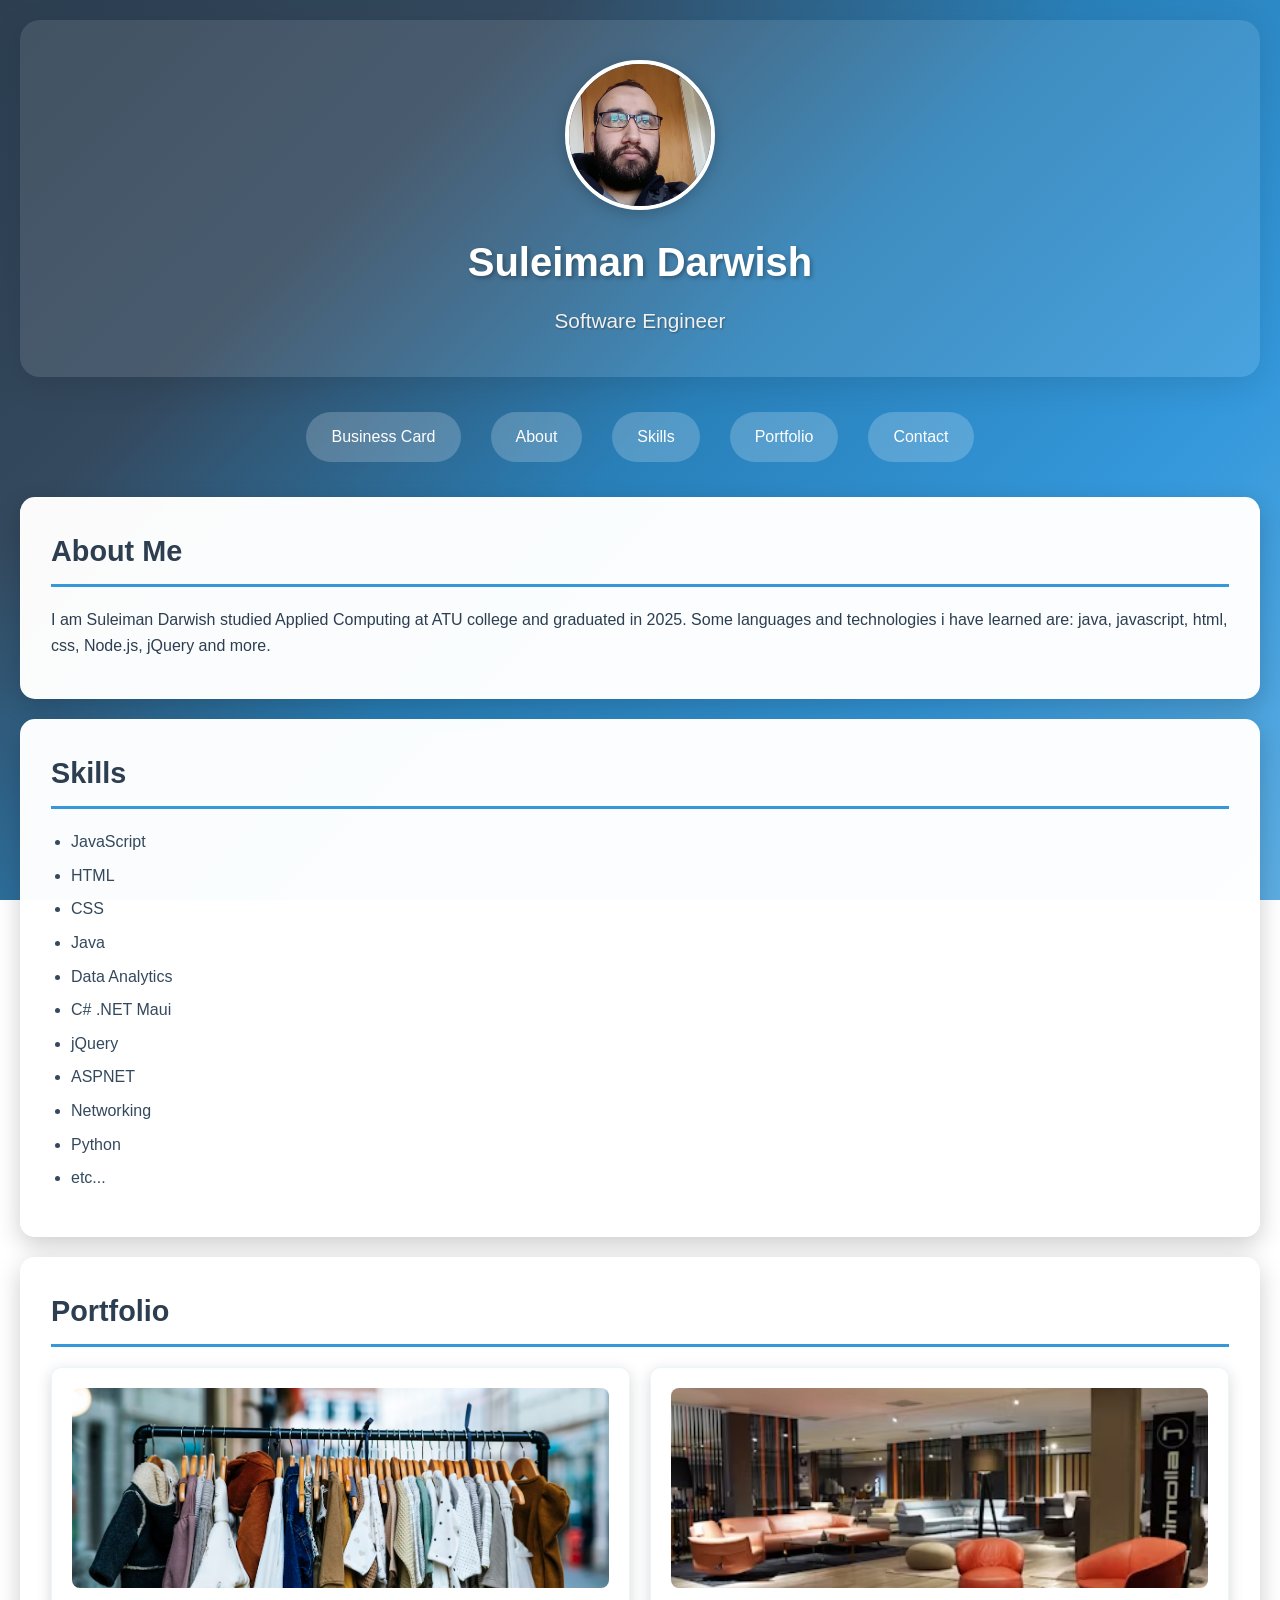
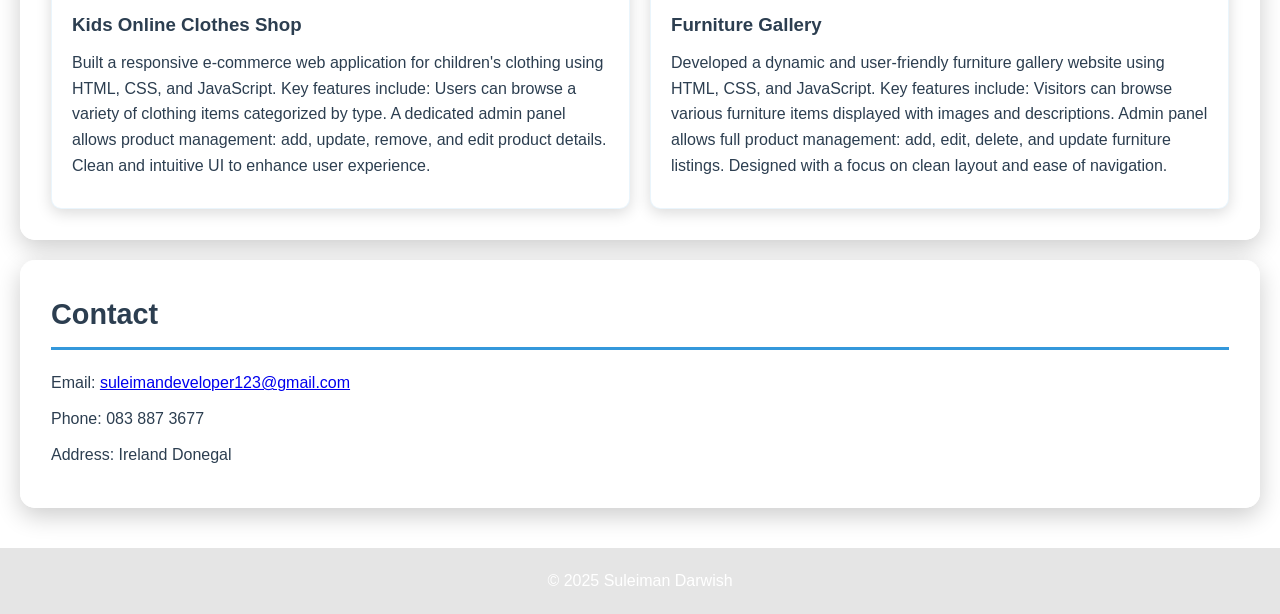
==== Profile.html @ 06008913 "Portfolio project has added to the github platform" ====
<!DOCTYPE html>
<html lang="en">
<head>
    <meta charset="UTF-8">
    <meta name="viewport" content="width=device-width, initial-scale=1.0">
    <title>Software Developer Profile</title>
    <link rel="stylesheet" href="styles.css">
</head>
<body>
    <header>
        <div class="profile-header">
            <img class="profile-image" src="images/user.jpg" alt="Profile Picture">
            <h1>Suleiman Darwish</h1>
            <p>Software Engineer</p>
        </div>
    </header>

    <nav>
        <ul>
            <li> <a href="index.html">Business Card</a></li>
            <li><a href="#about">About</a></li>
            <li><a href="#skills">Skills</a></li>
            <li><a href="#portfolio">Portfolio</a></li>
            <li><a href="#contact">Contact</a></li>
        </ul>
    </nav>

    <section id="about">
        <h2>About Me</h2>
        <p>I am Suleiman Darwish studied Applied Computing at ATU college and graduated in 2025. 
            Some languages and technologies i have learned are: java, javascript, html, css, Node.js, jQuery and more.</p>
    </section>

    <section id="skills">
        <h2>Skills</h2>
        <ul>
            <li>JavaScript</li>
            <li>HTML</li>
            <li>CSS</li>
            <li>Java</li>
            <li>Data Analytics</li>
            <li>C# .NET Maui</li>
            <li>jQuery</li>
            <li>ASPNET</li>
            <li>Networking</li>
            <li>Python</li>
            <li>etc...</li>
        </ul>
    </section>

    <section id="portfolio">
        <h2>Portfolio</h2>
        <div class="project-grid">
            <div class="project-card">
                <img src="images/kid-image-store.avif" alt="Project 1">
                <h3>Kids Online Clothes Shop</h3>
<p>Built a responsive e-commerce web application for children's clothing using HTML, CSS, and JavaScript.
Key features include:

Users can browse a variety of clothing items categorized by type.

A dedicated admin panel allows product management: add, update, remove, and edit product details.

Clean and intuitive UI to enhance user experience.
                </p>
            </div>
            <div class="project-card">
                <img src="images/furniture-image.avif" alt="Project 2">
                <h3>Furniture Gallery</h3>
                <p>Developed a dynamic and user-friendly furniture gallery website using HTML, CSS, and JavaScript.
Key features include:

Visitors can browse various furniture items displayed with images and descriptions.

Admin panel allows full product management: add, edit, delete, 
and update furniture listings.

Designed with a focus on clean layout and ease of navigation.</p>
            </div>
        </div>
    </section>

    <section id="contact">
        <h2>Contact</h2>
        <p>Email: <a href="mailto:suleimandeveloper123@gmail.com">suleimandeveloper123@gmail.com</a></p>
        <p>Phone: 083 887 3677</p>
        <p>Address: Ireland Donegal</p>
    </section>

    <footer>
        <p>&copy; 2025 Suleiman Darwish</p>
    </footer>

    <script src="script.js"></script>
</body>
</html>
---- styles.css ----
/* Reset and base styles */
* {
  margin: 0;
  padding: 0;
  box-sizing: border-box;
}

body {
  background: linear-gradient(135deg, #2c3e50 0%, #34495e 25%, #2980b9 50%, #3498db 75%, #5dade2 100%);
  background-attachment: fixed;
  font-family: 'Segoe UI', Tahoma, Geneva, Verdana, sans-serif;
  min-height: 100vh;
  color: #f8f9fa;
  line-height: 1.6;
}

/* Profile header styling */
.profile-header {
  text-align: center;
  padding: 40px 20px;
  background: rgba(255, 255, 255, 0.1);
  margin: 20px;
  border-radius: 20px;
  box-shadow: 0 8px 32px rgba(0, 0, 0, 0.1);
}

.profile-image {
  width: 150px;
  height: 150px;
  border-radius: 50%;
  object-fit: cover;
  border: 4px solid #fff;
  box-shadow: 0 4px 15px rgba(0, 0, 0, 0.2);
  transition: transform 0.3s ease;
  display: block;
  margin: 0 auto 20px auto;
}

.profile-image:hover {
  transform: scale(1.05);
}

.profile-header h1 {
  color: #fff;
  font-size: 2.5em;
  margin: 20px 0 10px 0;
  text-shadow: 2px 2px 4px rgba(0, 0, 0, 0.3);
}

.profile-header p {
  color: #f0f0f0;
  font-size: 1.3em;
  margin: 0;
  text-shadow: 1px 1px 2px rgba(0, 0, 0, 0.3);
}

/* Navigation styling */
nav {
  text-align: center;
  margin: 30px 0;
}

nav ul {
  list-style: none;
  padding: 0;
  display: flex;
  justify-content: center;
  gap: 20px;
  flex-wrap: wrap;
}

nav ul li {
  margin: 5px;
}

nav ul li a {
  background: rgba(255, 255, 255, 0.2);
  color: #fff;
  padding: 12px 25px;
  border-radius: 25px;
  text-decoration: none;
  font-weight: 500;
  transition: all 0.3s ease;
  display: inline-block;
}

nav ul li a:hover {
  background: rgba(255, 255, 255, 0.3);
  transform: translateY(-2px);
  box-shadow: 0 5px 15px rgba(0, 0, 0, 0.2);
}

/* Section styling */
section {
  background: rgba(255, 255, 255, 0.98);
  margin: 20px;
  padding: 30px;
  border-radius: 15px;
  box-shadow: 0 8px 25px rgba(0, 0, 0, 0.2);
  border: 1px solid rgba(255, 255, 255, 0.3);
}

section h2 {
  color: #2c3e50;
  border-bottom: 3px solid #3498db;
  padding-bottom: 10px;
  margin-bottom: 20px;
  font-size: 1.8em;
}

section p {
  margin: 10px 0;
  line-height: 1.6;
  color: #2c3e50;
}

section ul {
  margin: 15px 0;
  padding-left: 20px;
}

section ul li {
  margin: 8px 0;
  color: #34495e;
}

/* Project grid styling */
.project-grid {
  display: grid;
  grid-template-columns: repeat(auto-fit, minmax(300px, 1fr));
  gap: 20px;
  margin-top: 20px;
}

.project-card {
  background: #fff;
  padding: 20px;
  border-radius: 10px;
  box-shadow: 0 4px 15px rgba(0, 0, 0, 0.15);
  transition: transform 0.3s ease;
  border: 1px solid rgba(52, 152, 219, 0.1);
}

.project-card:hover {
  transform: translateY(-5px);
  box-shadow: 0 8px 25px rgba(0, 0, 0, 0.2);
}

.project-card img {
  width: 100%;
  height: 200px;
  object-fit: cover;
  border-radius: 8px;
  margin-bottom: 15px;
}

.project-card h3 {
  color: #2c3e50;
  margin-bottom: 10px;
}

.project-card a {
  color: #3498db;
  text-decoration: none;
  font-weight: 500;
}

.project-card a:hover {
  text-decoration: underline;
  color: #2980b9;
}

/* Footer styling */
footer {
  text-align: center;
  color: #fff;
  padding: 20px;
  margin-top: 40px;
  background: rgba(0, 0, 0, 0.1);
}

/* Responsive design */
@media (max-width: 768px) {
  .profile-header {
    margin: 10px;
    padding: 30px 15px;
  }
  
  .profile-header h1 {
    font-size: 2em;
  }
  
  section {
    margin: 10px;
    padding: 20px;
  }
  
  nav ul {
    flex-direction: column;
    gap: 10px;
  }
}

/* Business card styling */
.business-card {
  max-width: 400px;
  background: rgba(255, 255, 255, 0.98);
  padding: 40px 30px;
  margin: 50px auto;
  text-align: center;
  border-radius: 20px;
  box-shadow: 0 15px 35px rgba(0, 0, 0, 0.2);
  border: 1px solid rgba(255, 255, 255, 0.3);
  backdrop-filter: blur(10px);
}

.card-header {
  margin-bottom: 30px;
}

.business-card .profile-image {
  width: 120px;
  height: 120px;
  border-radius: 50%;
  object-fit: cover;
  border: 4px solid #3498db;
  box-shadow: 0 4px 15px rgba(0, 0, 0, 0.2);
  margin: 0 auto 20px auto;
  display: block;
}

.full-name {
  font-size: 1.8em;
  font-weight: bold;
  color: #2c3e50;
  margin: 15px 0 8px 0;
}

.designation {
  font-size: 1.2em;
  color: #3498db;
  font-weight: 500;
  margin: 5px 0;
}

.company {
  font-size: 1em;
  color: #7f8c8d;
  margin: 5px 0 0 0;
  font-style: italic;
}

.card-contact {
  margin: 25px 0;
  padding: 20px 0;
  border-top: 2px solid #ecf0f1;
  border-bottom: 2px solid #ecf0f1;
}

.contact-item {
  margin: 12px 0;
  font-size: 0.95em;
  color: #2c3e50;
}

.contact-item span {
  color: #2c3e50;
}

.label {
  font-weight: 600;
  color: #2c3e50;
  margin-right: 8px;
}

.business-card .email {
  color: #3498db;
  text-decoration: none;
  font-weight: 500;
}

.business-card .email:hover {
  text-decoration: underline;
}

.portfolio-link {
  display: inline-block;
  background: linear-gradient(135deg, #3498db, #2980b9);
  color: white;
  padding: 12px 25px;
  border-radius: 25px;
  text-decoration: none;
  font-weight: 600;
  margin-top: 10px;
  transition: all 0.3s ease;
  box-shadow: 0 4px 15px rgba(52, 152, 219, 0.3);
}

.portfolio-link:hover {
  transform: translateY(-2px);
  box-shadow: 0 6px 20px rgba(52, 152, 219, 0.4);
}

.social-media {
  margin-top: 25px;
}

.social-media h3 {
  color: #2c3e50;
  font-size: 1.1em;
  margin-bottom: 15px;
}

.social-links {
  display: flex;
  justify-content: center;
  gap: 15px;
  flex-wrap: wrap;
}

.social-links a {
  background: rgba(52, 152, 219, 0.1);
  color: #3498db;
  padding: 8px 16px;
  border-radius: 20px;
  text-decoration: none;
  font-size: 0.9em;
  font-weight: 500;
  transition: all 0.3s ease;
  border: 1px solid rgba(52, 152, 219, 0.2);
}

.social-links a:hover {
  background: #3498db;
  color: white;
  transform: translateY(-2px);
  box-shadow: 0 4px 12px rgba(52, 152, 219, 0.3);
}

/* Responsive design for business card */
@media (max-width: 768px) {
  .business-card {
    margin: 20px;
    padding: 30px 20px;
  }
  
  .full-name {
    font-size: 1.5em;
  }
  
  .social-links {
    flex-direction: column;
    gap: 10px;
  }
}
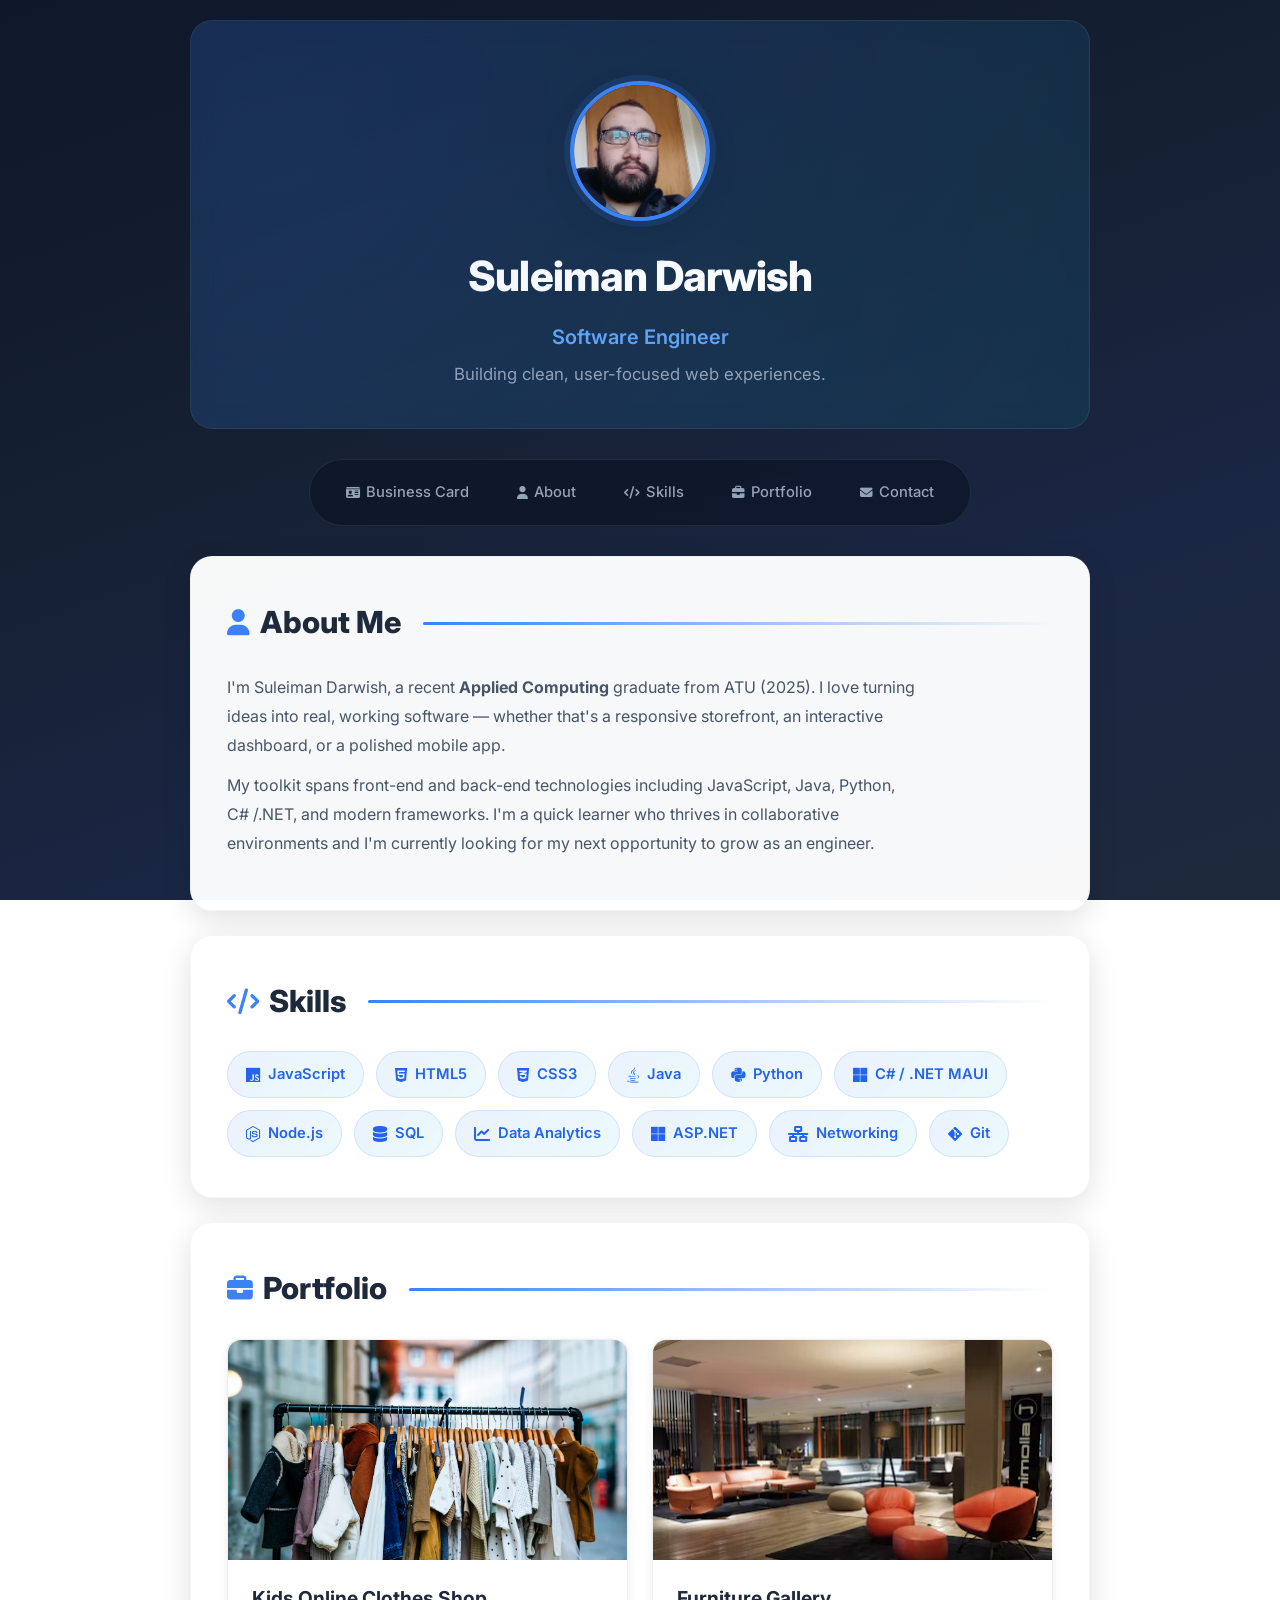
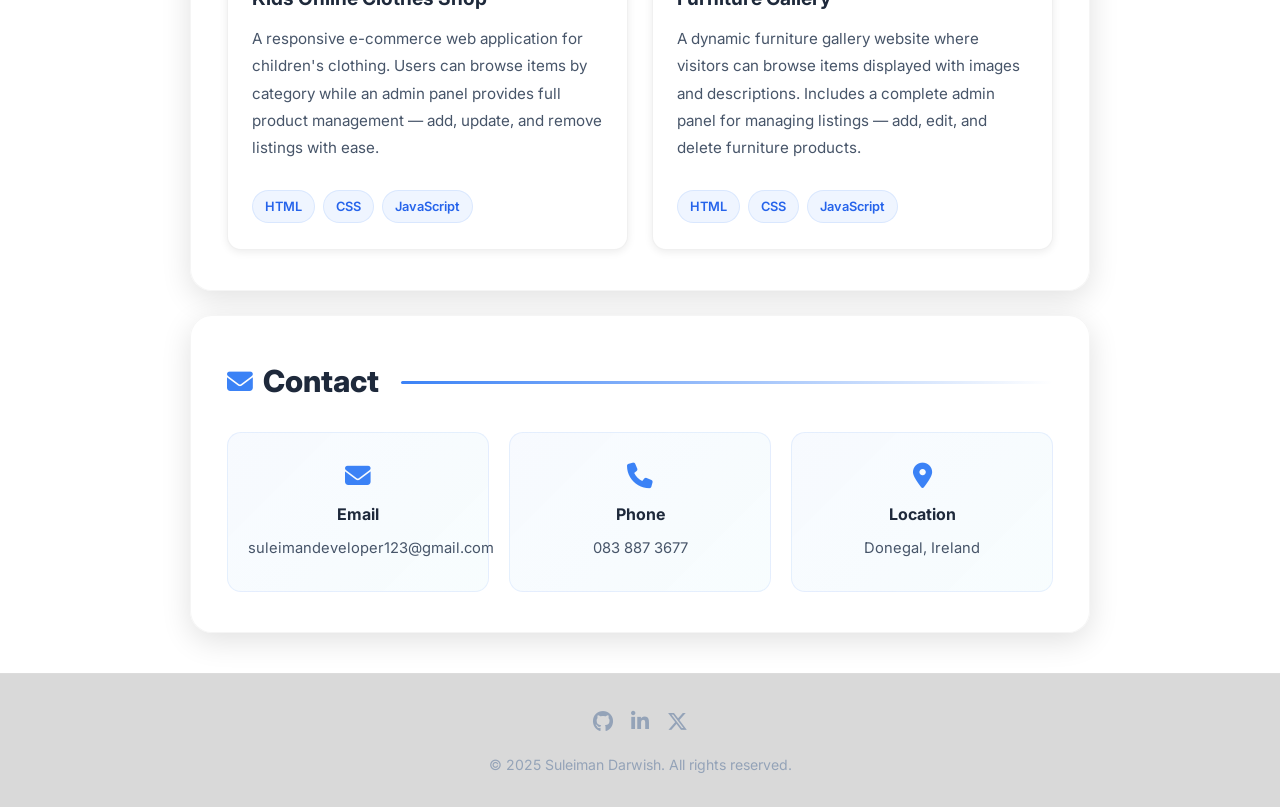
==== commit 670c18cf: "Revamp portfolio: modern design, icons, animations, interactivity" ====
--- a/Profile.html
+++ b/Profile.html
@@ -3,93 +3,150 @@
 <head>
     <meta charset="UTF-8">
     <meta name="viewport" content="width=device-width, initial-scale=1.0">
-    <title>Software Developer Profile</title>
+    <meta name="description" content="Portfolio of Suleiman Darwish – Software Engineer with skills in JavaScript, Java, Python, C# and more.">
+    <title>Suleiman Darwish | Portfolio</title>
+    <link rel="preconnect" href="https://fonts.googleapis.com">
+    <link rel="preconnect" href="https://fonts.gstatic.com" crossorigin>
+    <link href="https://fonts.googleapis.com/css2?family=Inter:wght@400;500;600;700;800&display=swap" rel="stylesheet">
+    <link rel="stylesheet" href="https://cdnjs.cloudflare.com/ajax/libs/font-awesome/6.5.1/css/all.min.css">
     <link rel="stylesheet" href="styles.css">
 </head>
 <body>
+    <!-- ===== HEADER ===== -->
     <header>
-        <div class="profile-header">
-            <img class="profile-image" src="images/user.jpg" alt="Profile Picture">
+        <div class="profile-header reveal">
+            <img class="profile-image" src="images/user.jpg" alt="Profile picture of Suleiman Darwish">
             <h1>Suleiman Darwish</h1>
-            <p>Software Engineer</p>
+            <p class="tagline">Software Engineer</p>
+            <p class="subtitle">Building clean, user-focused web experiences.</p>
         </div>
     </header>
 
-    <nav>
+    <!-- ===== NAVIGATION ===== -->
+    <nav id="main-nav">
         <ul>
-            <li> <a href="index.html">Business Card</a></li>
-            <li><a href="#about">About</a></li>
-            <li><a href="#skills">Skills</a></li>
-            <li><a href="#portfolio">Portfolio</a></li>
-            <li><a href="#contact">Contact</a></li>
+            <li><a href="index.html"><i class="fa-solid fa-id-card"></i> Business Card</a></li>
+            <li><a href="#about"><i class="fa-solid fa-user"></i> About</a></li>
+            <li><a href="#skills"><i class="fa-solid fa-code"></i> Skills</a></li>
+            <li><a href="#portfolio"><i class="fa-solid fa-briefcase"></i> Portfolio</a></li>
+            <li><a href="#contact"><i class="fa-solid fa-envelope"></i> Contact</a></li>
         </ul>
     </nav>
 
-    <section id="about">
-        <h2>About Me</h2>
-        <p>I am Suleiman Darwish studied Applied Computing at ATU college and graduated in 2025. 
-            Some languages and technologies i have learned are: java, javascript, html, css, Node.js, jQuery and more.</p>
+    <!-- ===== ABOUT ===== -->
+    <section id="about" class="reveal">
+        <h2><i class="fa-solid fa-user section-icon"></i> About Me</h2>
+        <div class="about-content">
+            <p>
+                I'm Suleiman Darwish, a recent <strong>Applied Computing</strong> graduate from ATU (2025).
+                I love turning ideas into real, working software &mdash; whether that's a responsive storefront,
+                an interactive dashboard, or a polished mobile app.
+            </p>
+            <p>
+                My toolkit spans front-end and back-end technologies including JavaScript, Java, Python, C#&nbsp;/.NET,
+                and modern frameworks. I'm a quick learner who thrives in collaborative environments and I'm
+                currently looking for my next opportunity to grow as an engineer.
+            </p>
+        </div>
     </section>
 
-    <section id="skills">
-        <h2>Skills</h2>
-        <ul>
-            <li>JavaScript</li>
-            <li>HTML</li>
-            <li>CSS</li>
-            <li>Java</li>
-            <li>Data Analytics</li>
-            <li>C# .NET Maui</li>
-            <li>jQuery</li>
-            <li>ASPNET</li>
-            <li>Networking</li>
-            <li>Python</li>
-            <li>etc...</li>
-        </ul>
+    <!-- ===== SKILLS ===== -->
+    <section id="skills" class="reveal">
+        <h2><i class="fa-solid fa-code section-icon"></i> Skills</h2>
+        <div class="skills-grid">
+            <span class="skill-tag"><i class="fa-brands fa-js"></i> JavaScript</span>
+            <span class="skill-tag"><i class="fa-brands fa-html5"></i> HTML5</span>
+            <span class="skill-tag"><i class="fa-brands fa-css3-alt"></i> CSS3</span>
+            <span class="skill-tag"><i class="fa-brands fa-java"></i> Java</span>
+            <span class="skill-tag"><i class="fa-brands fa-python"></i> Python</span>
+            <span class="skill-tag"><i class="fa-brands fa-microsoft"></i> C# / .NET MAUI</span>
+            <span class="skill-tag"><i class="fa-brands fa-node-js"></i> Node.js</span>
+            <span class="skill-tag"><i class="fa-solid fa-database"></i> SQL</span>
+            <span class="skill-tag"><i class="fa-solid fa-chart-line"></i> Data Analytics</span>
+            <span class="skill-tag"><i class="fa-brands fa-microsoft"></i> ASP.NET</span>
+            <span class="skill-tag"><i class="fa-solid fa-network-wired"></i> Networking</span>
+            <span class="skill-tag"><i class="fa-brands fa-git-alt"></i> Git</span>
+        </div>
     </section>
 
-    <section id="portfolio">
-        <h2>Portfolio</h2>
+    <!-- ===== PORTFOLIO ===== -->
+    <section id="portfolio" class="reveal">
+        <h2><i class="fa-solid fa-briefcase section-icon"></i> Portfolio</h2>
         <div class="project-grid">
+
+            <!-- Project 1 -->
             <div class="project-card">
-                <img src="images/kid-image-store.avif" alt="Project 1">
-                <h3>Kids Online Clothes Shop</h3>
-<p>Built a responsive e-commerce web application for children's clothing using HTML, CSS, and JavaScript.
-Key features include:
+                <div class="project-img-wrapper">
+                    <img src="images/kid-image-store.avif" alt="Kids Online Clothes Shop screenshot">
+                </div>
+                <div class="project-body">
+                    <h3>Kids Online Clothes Shop</h3>
+                    <p>
+                        A responsive e-commerce web application for children's clothing.
+                        Users can browse items by category while an admin panel provides full product
+                        management &mdash; add, update, and remove listings with ease.
+                    </p>
+                    <div class="project-tags">
+                        <span>HTML</span><span>CSS</span><span>JavaScript</span>
+                    </div>
+                </div>
+            </div>
 
-Users can browse a variety of clothing items categorized by type.
+            <!-- Project 2 -->
+            <div class="project-card">
+                <div class="project-img-wrapper">
+                    <img src="images/furniture-image.avif" alt="Furniture Gallery screenshot">
+                </div>
+                <div class="project-body">
+                    <h3>Furniture Gallery</h3>
+                    <p>
+                        A dynamic furniture gallery website where visitors can browse items displayed
+                        with images and descriptions. Includes a complete admin panel for managing
+                        listings &mdash; add, edit, and delete furniture products.
+                    </p>
+                    <div class="project-tags">
+                        <span>HTML</span><span>CSS</span><span>JavaScript</span>
+                    </div>
+                </div>
+            </div>
 
-A dedicated admin panel allows product management: add, update, remove, and edit product details.
+        </div>
+    </section>
 
-Clean and intuitive UI to enhance user experience.
-                </p>
+    <!-- ===== CONTACT ===== -->
+    <section id="contact" class="reveal">
+        <h2><i class="fa-solid fa-envelope section-icon"></i> Contact</h2>
+        <div class="contact-grid">
+            <div class="contact-card">
+                <i class="fa-solid fa-envelope"></i>
+                <h4>Email</h4>
+                <a href="mailto:suleimandeveloper123@gmail.com">suleimandeveloper123@gmail.com</a>
             </div>
-            <div class="project-card">
-                <img src="images/furniture-image.avif" alt="Project 2">
-                <h3>Furniture Gallery</h3>
-                <p>Developed a dynamic and user-friendly furniture gallery website using HTML, CSS, and JavaScript.
-Key features include:
-
-Visitors can browse various furniture items displayed with images and descriptions.
-
-Admin panel allows full product management: add, edit, delete, 
-and update furniture listings.
-
-Designed with a focus on clean layout and ease of navigation.</p>
+            <div class="contact-card">
+                <i class="fa-solid fa-phone"></i>
+                <h4>Phone</h4>
+                <span>083 887 3677</span>
+            </div>
+            <div class="contact-card">
+                <i class="fa-solid fa-location-dot"></i>
+                <h4>Location</h4>
+                <span>Donegal, Ireland</span>
             </div>
         </div>
     </section>
 
-    <section id="contact">
-        <h2>Contact</h2>
-        <p>Email: <a href="mailto:suleimandeveloper123@gmail.com">suleimandeveloper123@gmail.com</a></p>
-        <p>Phone: 083 887 3677</p>
-        <p>Address: Ireland Donegal</p>
-    </section>
+    <!-- ===== FOOTER ===== -->
+    <footer>
+        <div class="footer-links">
+            <a href="https://github.com/" target="_blank" aria-label="GitHub"><i class="fa-brands fa-github"></i></a>
+            <a href="https://www.linkedin.com/feed/" target="_blank" aria-label="LinkedIn"><i class="fa-brands fa-linkedin-in"></i></a>
+            <a href="#" target="_blank" aria-label="Twitter"><i class="fa-brands fa-x-twitter"></i></a>
+        </div>
+        <p>&copy; 2025 Suleiman Darwish. All rights reserved.</p>
+    </footer>
 
-    <footer>
-        <p>&copy; 2025 Suleiman Darwish</p>
-    </footer>
+    <!-- Scroll-to-top -->
+    <button id="scroll-top" aria-label="Scroll to top"><i class="fa-solid fa-chevron-up"></i></button>
 
     <script src="script.js"></script>
 </body>
--- a/styles.css
+++ b/styles.css
@@ -1,357 +1,709 @@
-/* Reset and base styles */
-* {
+/* ============================================
+   CSS Variables & Reset
+   ============================================ */
+:root {
+  --clr-primary: #3b82f6;
+  --clr-primary-dark: #2563eb;
+  --clr-primary-light: #60a5fa;
+  --clr-accent: #06b6d4;
+  --clr-bg-dark: #0f172a;
+  --clr-bg-mid: #1e293b;
+  --clr-text: #f1f5f9;
+  --clr-text-muted: #94a3b8;
+  --clr-card-bg: rgba(255, 255, 255, 0.05);
+  --clr-card-border: rgba(255, 255, 255, 0.08);
+  --clr-section-bg: rgba(255, 255, 255, 0.97);
+  --clr-heading: #1e293b;
+  --clr-body: #475569;
+  --radius-sm: 8px;
+  --radius-md: 14px;
+  --radius-lg: 22px;
+  --radius-full: 9999px;
+  --shadow-sm: 0 2px 8px rgba(0, 0, 0, 0.08);
+  --shadow-md: 0 8px 30px rgba(0, 0, 0, 0.12);
+  --shadow-lg: 0 20px 50px rgba(0, 0, 0, 0.18);
+  --transition: 0.3s cubic-bezier(0.4, 0, 0.2, 1);
+  --font: 'Inter', system-ui, -apple-system, sans-serif;
+}
+
+*,
+*::before,
+*::after {
   margin: 0;
   padding: 0;
   box-sizing: border-box;
 }
 
+html {
+  scroll-behavior: smooth;
+  scroll-padding-top: 80px;
+}
+
 body {
-  background: linear-gradient(135deg, #2c3e50 0%, #34495e 25%, #2980b9 50%, #3498db 75%, #5dade2 100%);
+  background: linear-gradient(160deg, var(--clr-bg-dark) 0%, #162033 40%, #1a2744 70%, var(--clr-bg-mid) 100%);
   background-attachment: fixed;
-  font-family: 'Segoe UI', Tahoma, Geneva, Verdana, sans-serif;
+  font-family: var(--font);
   min-height: 100vh;
-  color: #f8f9fa;
-  line-height: 1.6;
-}
-
-/* Profile header styling */
+  color: var(--clr-text);
+  line-height: 1.7;
+  -webkit-font-smoothing: antialiased;
+}
+
+img {
+  display: block;
+  max-width: 100%;
+}
+
+a {
+  color: inherit;
+  text-decoration: none;
+}
+
+/* ============================================
+   Animations
+   ============================================ */
+@keyframes fadeInUp {
+  from { opacity: 0; transform: translateY(30px); }
+  to   { opacity: 1; transform: translateY(0); }
+}
+
+@keyframes float {
+  0%, 100% { transform: translateY(0); }
+  50%      { transform: translateY(-8px); }
+}
+
+@keyframes gradientShift {
+  0%   { background-position: 0% 50%; }
+  50%  { background-position: 100% 50%; }
+  100% { background-position: 0% 50%; }
+}
+
+.fade-in {
+  animation: fadeInUp 0.7s ease-out both;
+}
+
+/* Scroll-reveal helper */
+.reveal {
+  opacity: 0;
+  transform: translateY(40px);
+  transition: opacity 0.6s ease, transform 0.6s ease;
+}
+
+.reveal.active {
+  opacity: 1;
+  transform: translateY(0);
+}
+
+/* ============================================
+   Profile Header (Portfolio Page)
+   ============================================ */
 .profile-header {
   text-align: center;
-  padding: 40px 20px;
-  background: rgba(255, 255, 255, 0.1);
+  padding: 60px 20px 40px;
+  background: linear-gradient(135deg, rgba(59, 130, 246, 0.15), rgba(6, 182, 212, 0.1));
   margin: 20px;
-  border-radius: 20px;
-  box-shadow: 0 8px 32px rgba(0, 0, 0, 0.1);
+  border-radius: var(--radius-lg);
+  border: 1px solid var(--clr-card-border);
+  backdrop-filter: blur(12px);
+  position: relative;
+  overflow: hidden;
+}
+
+.profile-header::before {
+  content: '';
+  position: absolute;
+  top: -50%;
+  left: -50%;
+  width: 200%;
+  height: 200%;
+  background: radial-gradient(circle at 30% 40%, rgba(59, 130, 246, 0.08), transparent 60%);
+  pointer-events: none;
 }
 
 .profile-image {
-  width: 150px;
-  height: 150px;
+  width: 140px;
+  height: 140px;
   border-radius: 50%;
   object-fit: cover;
-  border: 4px solid #fff;
-  box-shadow: 0 4px 15px rgba(0, 0, 0, 0.2);
-  transition: transform 0.3s ease;
+  border: 4px solid var(--clr-primary);
+  box-shadow: 0 0 0 6px rgba(59, 130, 246, 0.15), var(--shadow-md);
+  transition: transform var(--transition), box-shadow var(--transition);
   display: block;
-  margin: 0 auto 20px auto;
+  margin: 0 auto 20px;
 }
 
 .profile-image:hover {
-  transform: scale(1.05);
+  transform: scale(1.06);
+  box-shadow: 0 0 0 8px rgba(59, 130, 246, 0.2), var(--shadow-lg);
 }
 
 .profile-header h1 {
   color: #fff;
-  font-size: 2.5em;
-  margin: 20px 0 10px 0;
-  text-shadow: 2px 2px 4px rgba(0, 0, 0, 0.3);
-}
-
-.profile-header p {
-  color: #f0f0f0;
-  font-size: 1.3em;
-  margin: 0;
-  text-shadow: 1px 1px 2px rgba(0, 0, 0, 0.3);
-}
-
-/* Navigation styling */
+  font-size: 2.6em;
+  font-weight: 800;
+  letter-spacing: -0.02em;
+  margin: 16px 0 8px;
+}
+
+.profile-header .tagline {
+  color: var(--clr-primary-light);
+  font-size: 1.25em;
+  font-weight: 600;
+}
+
+.profile-header .subtitle {
+  color: var(--clr-text-muted);
+  font-size: 1.05em;
+  margin-top: 6px;
+}
+
+/* ============================================
+   Navigation
+   ============================================ */
 nav {
   text-align: center;
-  margin: 30px 0;
+  margin: 30px 20px;
+  position: sticky;
+  top: 10px;
+  z-index: 100;
 }
 
 nav ul {
   list-style: none;
-  padding: 0;
+  display: inline-flex;
+  gap: 8px;
+  flex-wrap: wrap;
+  justify-content: center;
+  background: rgba(15, 23, 42, 0.85);
+  backdrop-filter: blur(14px);
+  padding: 10px 16px;
+  border-radius: var(--radius-full);
+  border: 1px solid var(--clr-card-border);
+}
+
+nav ul li a {
+  color: var(--clr-text-muted);
+  padding: 10px 20px;
+  border-radius: var(--radius-full);
+  font-weight: 500;
+  font-size: 0.92em;
+  transition: all var(--transition);
+  display: inline-flex;
+  align-items: center;
+  gap: 6px;
+}
+
+nav ul li a:hover,
+nav ul li a.active {
+  color: #fff;
+  background: var(--clr-primary);
+  box-shadow: 0 4px 14px rgba(59, 130, 246, 0.35);
+}
+
+nav ul li a i {
+  font-size: 0.85em;
+}
+
+/* ============================================
+   Sections (Portfolio Page)
+   ============================================ */
+section {
+  background: var(--clr-section-bg);
+  margin: 24px 20px;
+  padding: 40px 36px;
+  border-radius: var(--radius-lg);
+  box-shadow: var(--shadow-md);
+  border: 1px solid rgba(0, 0, 0, 0.04);
+}
+
+section h2 {
+  color: var(--clr-heading);
+  font-size: 1.9em;
+  font-weight: 800;
+  margin-bottom: 24px;
+  display: flex;
+  align-items: center;
+  gap: 10px;
+}
+
+section h2::after {
+  content: '';
+  flex: 1;
+  height: 3px;
+  background: linear-gradient(90deg, var(--clr-primary), transparent);
+  border-radius: 2px;
+  margin-left: 12px;
+}
+
+.section-icon {
+  color: var(--clr-primary);
+  font-size: 0.85em;
+}
+
+section p {
+  color: var(--clr-body);
+  line-height: 1.8;
+  margin-bottom: 12px;
+}
+
+.about-content {
+  max-width: 700px;
+}
+
+/* ============================================
+   Skills Grid
+   ============================================ */
+.skills-grid {
+  display: flex;
+  flex-wrap: wrap;
+  gap: 12px;
+}
+
+.skill-tag {
+  display: inline-flex;
+  align-items: center;
+  gap: 8px;
+  background: linear-gradient(135deg, rgba(59, 130, 246, 0.1), rgba(6, 182, 212, 0.08));
+  color: var(--clr-primary-dark);
+  font-weight: 600;
+  font-size: 0.92em;
+  padding: 10px 18px;
+  border-radius: var(--radius-full);
+  border: 1px solid rgba(59, 130, 246, 0.15);
+  transition: all var(--transition);
+  cursor: default;
+}
+
+.skill-tag:hover {
+  transform: translateY(-2px);
+  background: var(--clr-primary);
+  color: #fff;
+  box-shadow: 0 4px 14px rgba(59, 130, 246, 0.3);
+  border-color: var(--clr-primary);
+}
+
+.skill-tag i {
+  font-size: 1.1em;
+}
+
+/* ============================================
+   Project Cards
+   ============================================ */
+.project-grid {
+  display: grid;
+  grid-template-columns: repeat(auto-fit, minmax(320px, 1fr));
+  gap: 24px;
+  margin-top: 10px;
+}
+
+.project-card {
+  background: #fff;
+  border-radius: var(--radius-md);
+  overflow: hidden;
+  box-shadow: var(--shadow-sm);
+  border: 1px solid rgba(0, 0, 0, 0.06);
+  transition: transform var(--transition), box-shadow var(--transition);
+  display: flex;
+  flex-direction: column;
+}
+
+.project-card:hover {
+  transform: translateY(-6px);
+  box-shadow: var(--shadow-lg);
+}
+
+.project-img-wrapper {
+  overflow: hidden;
+}
+
+.project-img-wrapper img {
+  width: 100%;
+  height: 220px;
+  object-fit: cover;
+  transition: transform 0.5s ease;
+}
+
+.project-card:hover .project-img-wrapper img {
+  transform: scale(1.05);
+}
+
+.project-body {
+  padding: 22px 24px 26px;
+  flex: 1;
+  display: flex;
+  flex-direction: column;
+}
+
+.project-body h3 {
+  color: var(--clr-heading);
+  font-size: 1.2em;
+  font-weight: 700;
+  margin-bottom: 10px;
+}
+
+.project-body p {
+  font-size: 0.95em;
+  flex: 1;
+}
+
+.project-tags {
+  display: flex;
+  flex-wrap: wrap;
+  gap: 8px;
+  margin-top: 16px;
+}
+
+.project-tags span {
+  background: rgba(59, 130, 246, 0.08);
+  color: var(--clr-primary-dark);
+  font-size: 0.8em;
+  font-weight: 600;
+  padding: 5px 12px;
+  border-radius: var(--radius-full);
+  border: 1px solid rgba(59, 130, 246, 0.12);
+}
+
+/* ============================================
+   Contact Section
+   ============================================ */
+.contact-grid {
+  display: grid;
+  grid-template-columns: repeat(auto-fit, minmax(200px, 1fr));
+  gap: 20px;
+}
+
+.contact-card {
+  text-align: center;
+  padding: 30px 20px;
+  border-radius: var(--radius-md);
+  background: linear-gradient(135deg, rgba(59, 130, 246, 0.04), rgba(6, 182, 212, 0.03));
+  border: 1px solid rgba(59, 130, 246, 0.1);
+  transition: all var(--transition);
+}
+
+.contact-card:hover {
+  transform: translateY(-4px);
+  box-shadow: var(--shadow-sm);
+}
+
+.contact-card i {
+  font-size: 1.6em;
+  color: var(--clr-primary);
+  margin-bottom: 12px;
+}
+
+.contact-card h4 {
+  color: var(--clr-heading);
+  margin-bottom: 6px;
+  font-weight: 700;
+}
+
+.contact-card a,
+.contact-card span {
+  color: var(--clr-body);
+  font-size: 0.92em;
+}
+
+.contact-card a:hover {
+  color: var(--clr-primary);
+}
+
+/* ============================================
+   Footer
+   ============================================ */
+footer {
+  text-align: center;
+  padding: 30px 20px;
+  margin-top: 40px;
+  background: rgba(0, 0, 0, 0.15);
+  border-top: 1px solid var(--clr-card-border);
+}
+
+.footer-links {
   display: flex;
   justify-content: center;
-  gap: 20px;
-  flex-wrap: wrap;
-}
-
-nav ul li {
-  margin: 5px;
-}
-
-nav ul li a {
-  background: rgba(255, 255, 255, 0.2);
+  gap: 18px;
+  margin-bottom: 14px;
+}
+
+.footer-links a {
+  color: var(--clr-text-muted);
+  font-size: 1.3em;
+  transition: color var(--transition), transform var(--transition);
+}
+
+.footer-links a:hover {
+  color: var(--clr-primary-light);
+  transform: translateY(-3px);
+}
+
+footer p {
+  color: var(--clr-text-muted);
+  font-size: 0.88em;
+}
+
+/* ============================================
+   Scroll-to-Top Button
+   ============================================ */
+#scroll-top {
+  position: fixed;
+  bottom: 30px;
+  right: 30px;
+  width: 46px;
+  height: 46px;
+  background: var(--clr-primary);
   color: #fff;
-  padding: 12px 25px;
-  border-radius: 25px;
-  text-decoration: none;
-  font-weight: 500;
-  transition: all 0.3s ease;
-  display: inline-block;
-}
-
-nav ul li a:hover {
-  background: rgba(255, 255, 255, 0.3);
-  transform: translateY(-2px);
-  box-shadow: 0 5px 15px rgba(0, 0, 0, 0.2);
-}
-
-/* Section styling */
-section {
-  background: rgba(255, 255, 255, 0.98);
-  margin: 20px;
-  padding: 30px;
-  border-radius: 15px;
-  box-shadow: 0 8px 25px rgba(0, 0, 0, 0.2);
-  border: 1px solid rgba(255, 255, 255, 0.3);
-}
-
-section h2 {
-  color: #2c3e50;
-  border-bottom: 3px solid #3498db;
-  padding-bottom: 10px;
-  margin-bottom: 20px;
-  font-size: 1.8em;
-}
-
-section p {
-  margin: 10px 0;
-  line-height: 1.6;
-  color: #2c3e50;
-}
-
-section ul {
-  margin: 15px 0;
-  padding-left: 20px;
-}
-
-section ul li {
-  margin: 8px 0;
-  color: #34495e;
-}
-
-/* Project grid styling */
-.project-grid {
-  display: grid;
-  grid-template-columns: repeat(auto-fit, minmax(300px, 1fr));
-  gap: 20px;
-  margin-top: 20px;
-}
-
-.project-card {
-  background: #fff;
-  padding: 20px;
-  border-radius: 10px;
-  box-shadow: 0 4px 15px rgba(0, 0, 0, 0.15);
-  transition: transform 0.3s ease;
-  border: 1px solid rgba(52, 152, 219, 0.1);
-}
-
-.project-card:hover {
-  transform: translateY(-5px);
-  box-shadow: 0 8px 25px rgba(0, 0, 0, 0.2);
-}
-
-.project-card img {
-  width: 100%;
-  height: 200px;
-  object-fit: cover;
-  border-radius: 8px;
-  margin-bottom: 15px;
-}
-
-.project-card h3 {
-  color: #2c3e50;
-  margin-bottom: 10px;
-}
-
-.project-card a {
-  color: #3498db;
-  text-decoration: none;
-  font-weight: 500;
-}
-
-.project-card a:hover {
-  text-decoration: underline;
-  color: #2980b9;
-}
-
-/* Footer styling */
-footer {
+  border: none;
+  border-radius: 50%;
+  font-size: 1.1em;
+  cursor: pointer;
+  box-shadow: 0 4px 16px rgba(59, 130, 246, 0.35);
+  opacity: 0;
+  visibility: hidden;
+  transform: translateY(10px);
+  transition: all var(--transition);
+  z-index: 200;
+}
+
+#scroll-top.visible {
+  opacity: 1;
+  visibility: visible;
+  transform: translateY(0);
+}
+
+#scroll-top:hover {
+  background: var(--clr-primary-dark);
+  transform: translateY(-3px);
+}
+
+/* ============================================
+   Business Card (index.html)
+   ============================================ */
+.business-card {
+  max-width: 420px;
+  background: rgba(255, 255, 255, 0.97);
+  padding: 0 32px 36px;
+  margin: 60px auto;
   text-align: center;
-  color: #fff;
-  padding: 20px;
-  margin-top: 40px;
-  background: rgba(0, 0, 0, 0.1);
-}
-
-/* Responsive design */
-@media (max-width: 768px) {
-  .profile-header {
-    margin: 10px;
-    padding: 30px 15px;
-  }
-  
-  .profile-header h1 {
-    font-size: 2em;
-  }
-  
-  section {
-    margin: 10px;
-    padding: 20px;
-  }
-  
-  nav ul {
-    flex-direction: column;
-    gap: 10px;
-  }
-}
-
-/* Business card styling */
-.business-card {
-  max-width: 400px;
-  background: rgba(255, 255, 255, 0.98);
-  padding: 40px 30px;
-  margin: 50px auto;
-  text-align: center;
-  border-radius: 20px;
-  box-shadow: 0 15px 35px rgba(0, 0, 0, 0.2);
-  border: 1px solid rgba(255, 255, 255, 0.3);
+  border-radius: var(--radius-lg);
+  box-shadow: var(--shadow-lg);
+  border: 1px solid rgba(255, 255, 255, 0.15);
   backdrop-filter: blur(10px);
+  position: relative;
+  overflow: hidden;
+}
+
+.card-accent {
+  height: 6px;
+  background: linear-gradient(90deg, var(--clr-primary), var(--clr-accent), var(--clr-primary));
+  background-size: 200% auto;
+  animation: gradientShift 4s ease infinite;
+  margin: 0 -32px 28px;
 }
 
 .card-header {
-  margin-bottom: 30px;
+  margin-bottom: 28px;
 }
 
 .business-card .profile-image {
-  width: 120px;
-  height: 120px;
-  border-radius: 50%;
-  object-fit: cover;
-  border: 4px solid #3498db;
-  box-shadow: 0 4px 15px rgba(0, 0, 0, 0.2);
-  margin: 0 auto 20px auto;
-  display: block;
+  width: 110px;
+  height: 110px;
+  border-color: var(--clr-primary);
+  box-shadow: 0 0 0 5px rgba(59, 130, 246, 0.12), var(--shadow-sm);
 }
 
 .full-name {
   font-size: 1.8em;
-  font-weight: bold;
-  color: #2c3e50;
-  margin: 15px 0 8px 0;
+  font-weight: 800;
+  color: var(--clr-heading);
+  margin: 14px 0 6px;
+  letter-spacing: -0.02em;
 }
 
 .designation {
-  font-size: 1.2em;
-  color: #3498db;
+  font-size: 1.1em;
+  color: var(--clr-primary);
+  font-weight: 600;
+  margin: 4px 0;
+}
+
+.company {
+  font-size: 0.92em;
+  color: var(--clr-text-muted);
+  font-style: italic;
+}
+
+/* Card Contact */
+.card-contact {
+  margin: 24px 0;
+  padding: 22px 0;
+  border-top: 1px solid #e2e8f0;
+  border-bottom: 1px solid #e2e8f0;
+}
+
+.contact-item {
+  margin: 14px 0;
+  font-size: 0.93em;
+  color: var(--clr-body);
+  display: flex;
+  align-items: center;
+  justify-content: center;
+  gap: 10px;
+}
+
+.contact-item i {
+  color: var(--clr-primary);
+  width: 18px;
+  text-align: center;
+}
+
+.contact-item.cta {
+  margin-top: 20px;
+}
+
+.business-card .email {
+  color: var(--clr-primary);
   font-weight: 500;
-  margin: 5px 0;
-}
-
-.company {
-  font-size: 1em;
-  color: #7f8c8d;
-  margin: 5px 0 0 0;
-  font-style: italic;
-}
-
-.card-contact {
-  margin: 25px 0;
-  padding: 20px 0;
-  border-top: 2px solid #ecf0f1;
-  border-bottom: 2px solid #ecf0f1;
-}
-
-.contact-item {
-  margin: 12px 0;
+  transition: color var(--transition);
+}
+
+.business-card .email:hover {
+  color: var(--clr-primary-dark);
+  text-decoration: underline;
+}
+
+.portfolio-link {
+  display: inline-flex;
+  align-items: center;
+  gap: 8px;
+  background: linear-gradient(135deg, var(--clr-primary), var(--clr-primary-dark));
+  color: white;
+  padding: 13px 30px;
+  border-radius: var(--radius-full);
+  font-weight: 600;
   font-size: 0.95em;
-  color: #2c3e50;
-}
-
-.contact-item span {
-  color: #2c3e50;
-}
-
-.label {
-  font-weight: 600;
-  color: #2c3e50;
-  margin-right: 8px;
-}
-
-.business-card .email {
-  color: #3498db;
-  text-decoration: none;
-  font-weight: 500;
-}
-
-.business-card .email:hover {
-  text-decoration: underline;
-}
-
-.portfolio-link {
-  display: inline-block;
-  background: linear-gradient(135deg, #3498db, #2980b9);
-  color: white;
-  padding: 12px 25px;
-  border-radius: 25px;
-  text-decoration: none;
-  font-weight: 600;
-  margin-top: 10px;
-  transition: all 0.3s ease;
-  box-shadow: 0 4px 15px rgba(52, 152, 219, 0.3);
+  transition: all var(--transition);
+  box-shadow: 0 4px 16px rgba(59, 130, 246, 0.3);
 }
 
 .portfolio-link:hover {
   transform: translateY(-2px);
-  box-shadow: 0 6px 20px rgba(52, 152, 219, 0.4);
-}
-
+  box-shadow: 0 6px 22px rgba(59, 130, 246, 0.4);
+}
+
+.portfolio-link i {
+  color: white;
+  transition: transform var(--transition);
+}
+
+.portfolio-link:hover i {
+  transform: translateX(3px);
+}
+
+/* Social Links */
 .social-media {
-  margin-top: 25px;
+  margin-top: 24px;
 }
 
 .social-media h3 {
-  color: #2c3e50;
-  font-size: 1.1em;
-  margin-bottom: 15px;
+  color: var(--clr-heading);
+  font-size: 1em;
+  font-weight: 600;
+  margin-bottom: 14px;
 }
 
 .social-links {
   display: flex;
   justify-content: center;
-  gap: 15px;
+  gap: 12px;
   flex-wrap: wrap;
 }
 
 .social-links a {
-  background: rgba(52, 152, 219, 0.1);
-  color: #3498db;
-  padding: 8px 16px;
-  border-radius: 20px;
-  text-decoration: none;
-  font-size: 0.9em;
+  background: rgba(59, 130, 246, 0.08);
+  color: var(--clr-primary);
+  padding: 9px 18px;
+  border-radius: var(--radius-full);
+  font-size: 0.88em;
   font-weight: 500;
-  transition: all 0.3s ease;
-  border: 1px solid rgba(52, 152, 219, 0.2);
+  transition: all var(--transition);
+  border: 1px solid rgba(59, 130, 246, 0.12);
+  display: inline-flex;
+  align-items: center;
+  gap: 6px;
 }
 
 .social-links a:hover {
-  background: #3498db;
+  background: var(--clr-primary);
   color: white;
   transform: translateY(-2px);
-  box-shadow: 0 4px 12px rgba(52, 152, 219, 0.3);
-}
-
-/* Responsive design for business card */
+  box-shadow: 0 4px 14px rgba(59, 130, 246, 0.3);
+  border-color: var(--clr-primary);
+}
+
+/* ============================================
+   Responsive
+   ============================================ */
 @media (max-width: 768px) {
+  .profile-header {
+    margin: 12px;
+    padding: 40px 16px 30px;
+  }
+
+  .profile-header h1 {
+    font-size: 2em;
+  }
+
+  section {
+    margin: 14px 12px;
+    padding: 28px 20px;
+  }
+
+  nav ul {
+    flex-direction: column;
+    gap: 6px;
+    border-radius: var(--radius-lg);
+  }
+
   .business-card {
-    margin: 20px;
-    padding: 30px 20px;
-  }
-  
+    margin: 24px 14px;
+    padding: 0 20px 28px;
+  }
+
   .full-name {
     font-size: 1.5em;
   }
-  
+
   .social-links {
     flex-direction: column;
-    gap: 10px;
-  }
-}
-
-
+    gap: 8px;
+  }
+
+  .contact-grid {
+    grid-template-columns: 1fr;
+  }
+
+  #scroll-top {
+    bottom: 18px;
+    right: 18px;
+    width: 40px;
+    height: 40px;
+  }
+}
+
+@media (min-width: 1024px) {
+  section {
+    margin: 24px auto;
+    max-width: 900px;
+  }
+
+  .profile-header {
+    margin: 20px auto;
+    max-width: 900px;
+  }
+
+  nav {
+    margin: 30px auto;
+    max-width: 900px;
+  }
+}
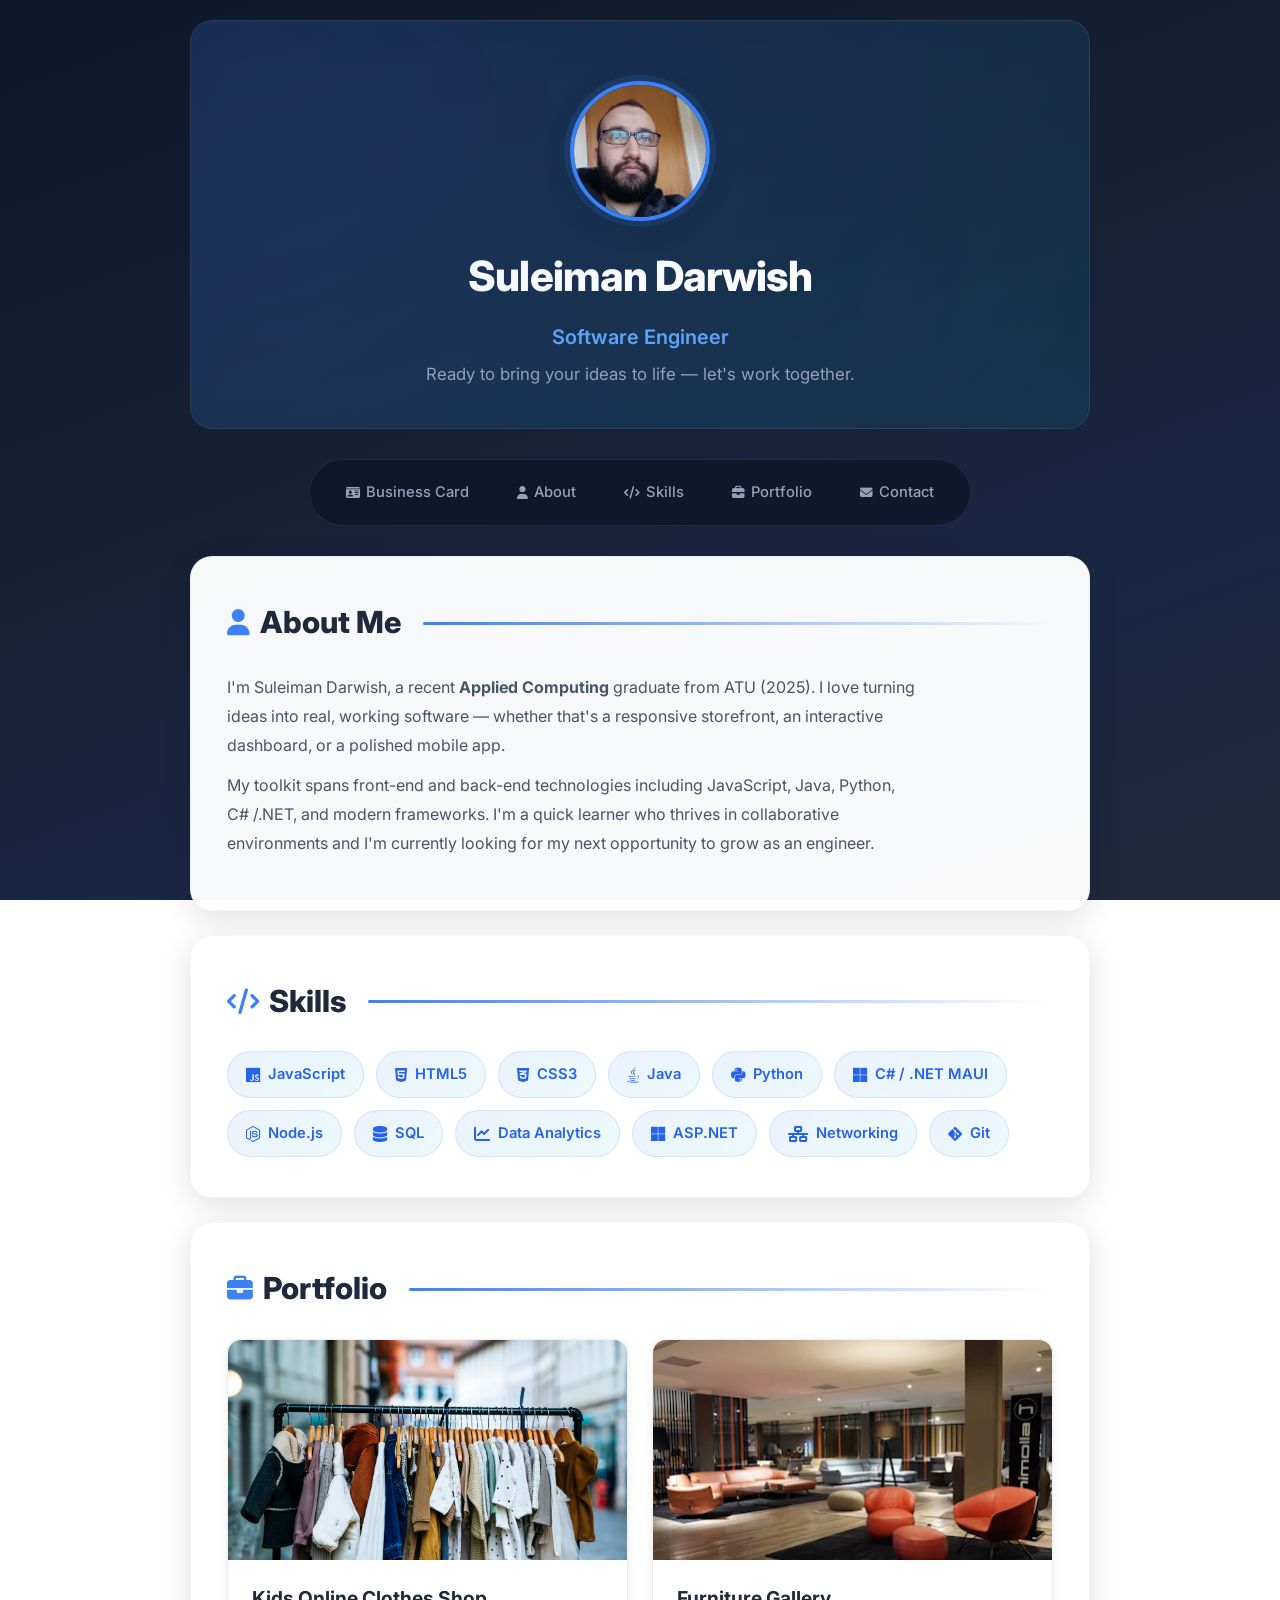
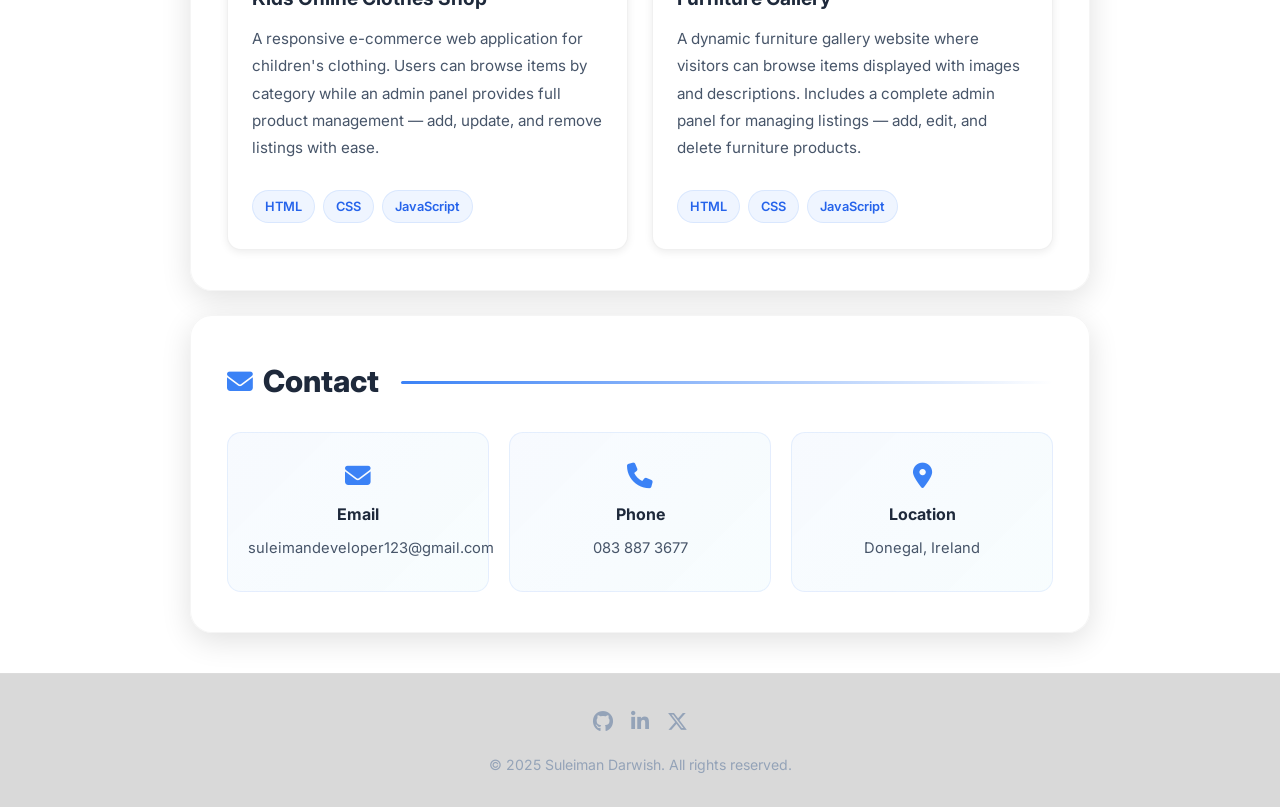
==== commit 686e37c2: "Changes headline to polish the webiste" ====
--- a/Profile.html
+++ b/Profile.html
@@ -18,7 +18,7 @@
             <img class="profile-image" src="images/user.jpg" alt="Profile picture of Suleiman Darwish">
             <h1>Suleiman Darwish</h1>
             <p class="tagline">Software Engineer</p>
-            <p class="subtitle">Building clean, user-focused web experiences.</p>
+            <p class="subtitle">Ready to bring your ideas to life — let's work together.</p>
         </div>
     </header>
 
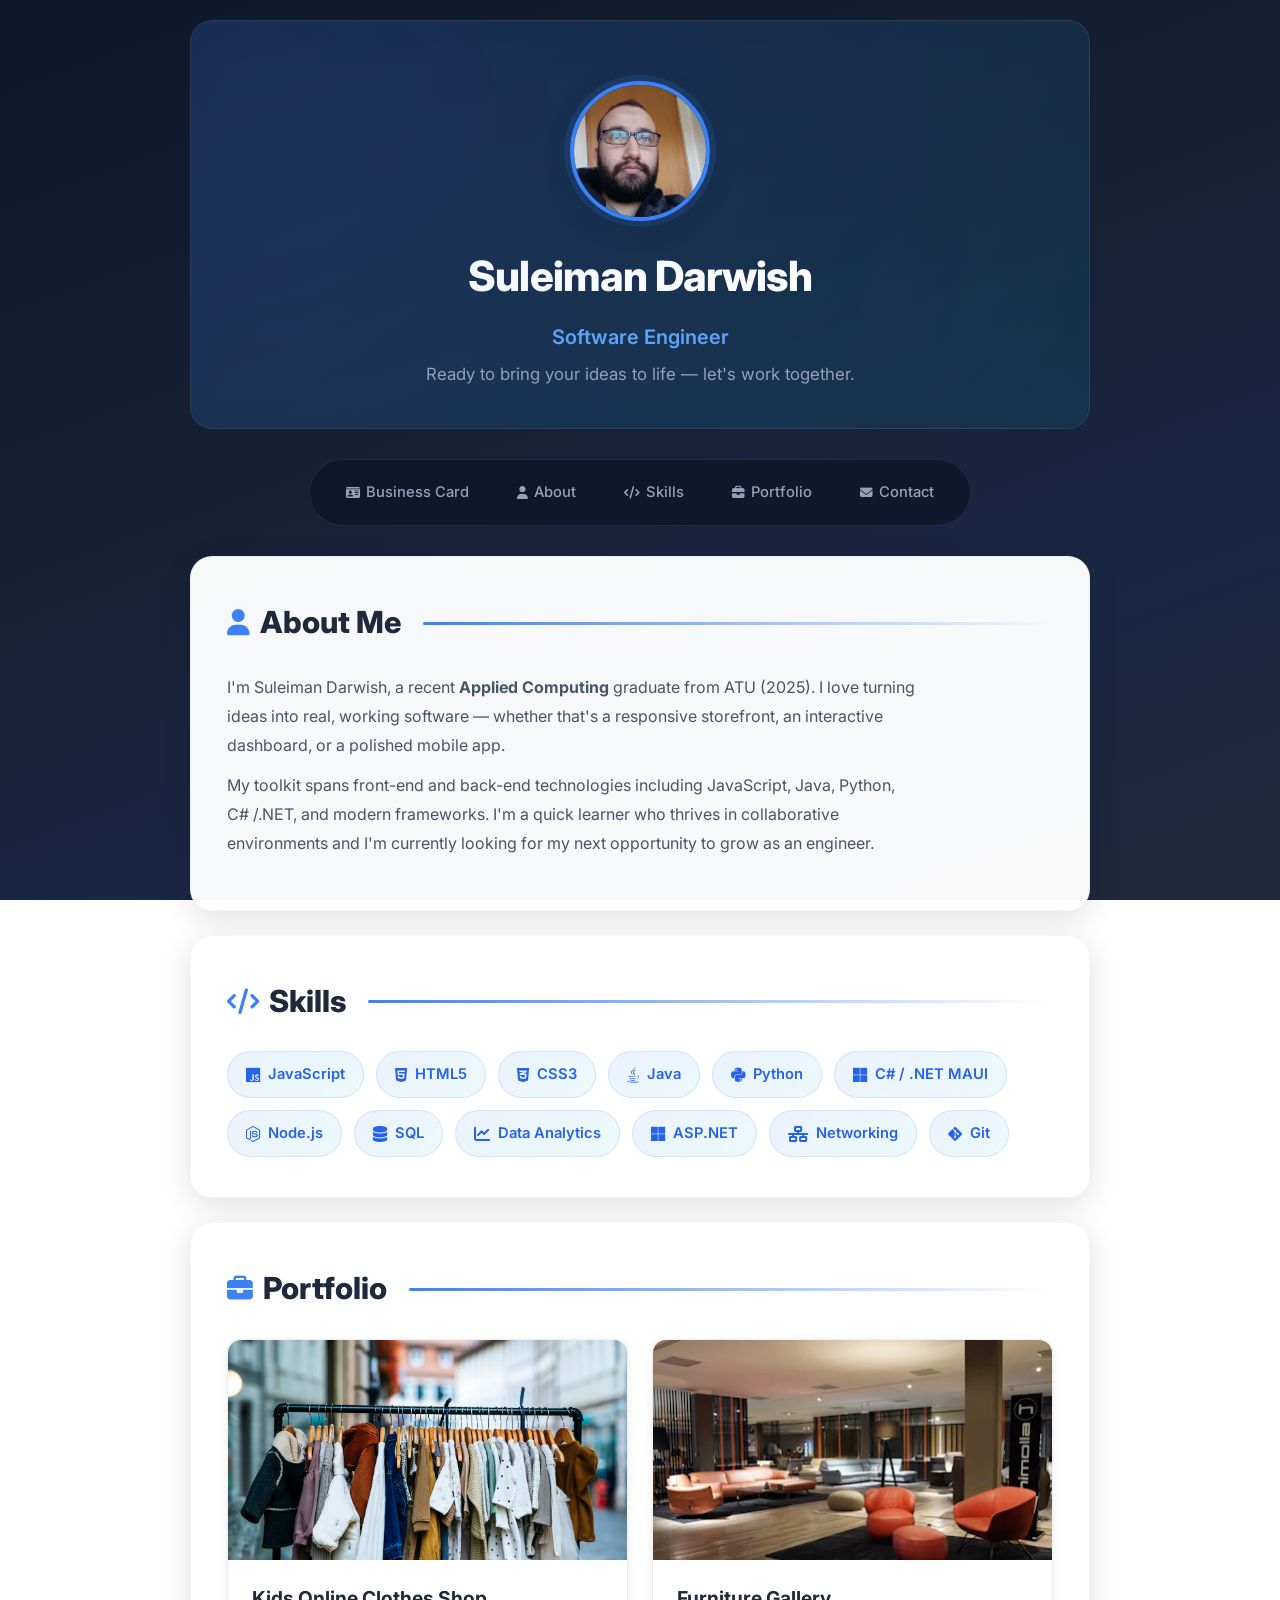
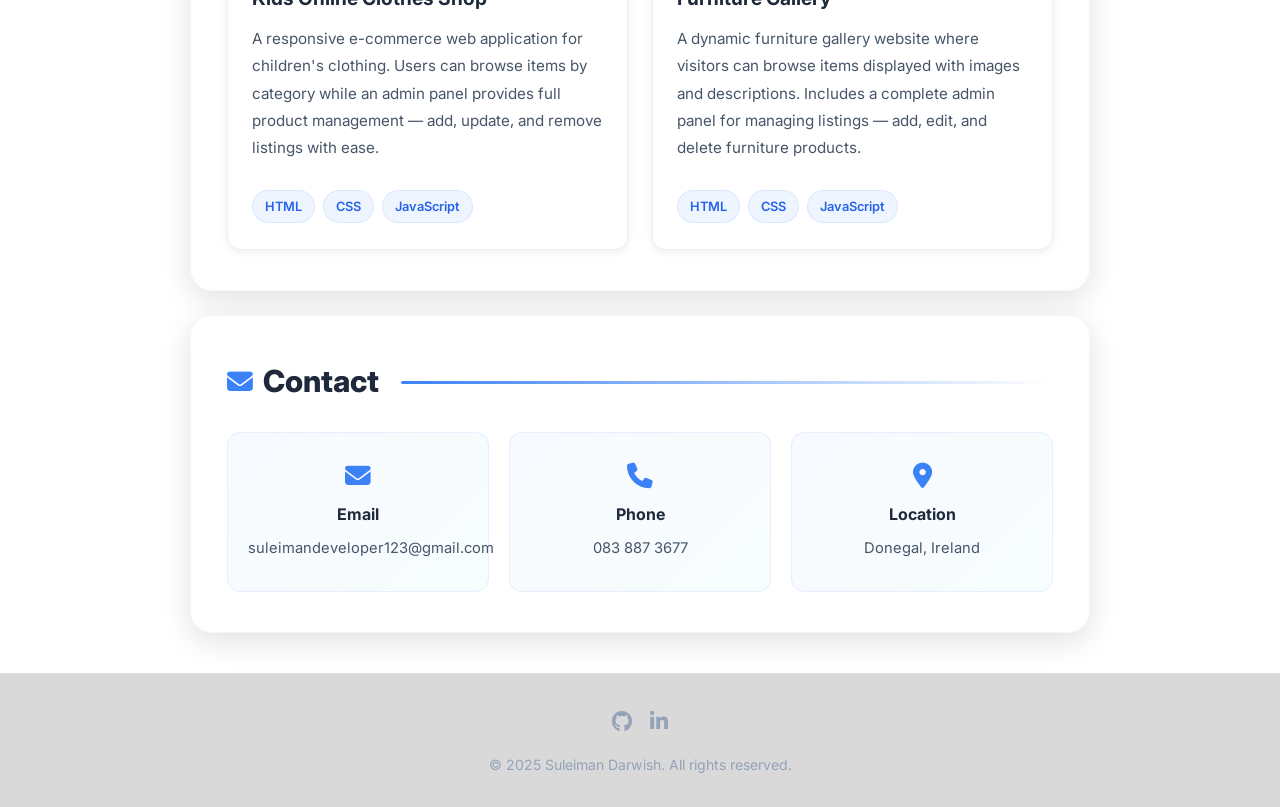
==== commit de4f809d: "Updated the Portfolio and Business card footer" ====
--- a/Profile.html
+++ b/Profile.html
@@ -140,7 +140,6 @@
         <div class="footer-links">
             <a href="https://github.com/" target="_blank" aria-label="GitHub"><i class="fa-brands fa-github"></i></a>
             <a href="https://www.linkedin.com/feed/" target="_blank" aria-label="LinkedIn"><i class="fa-brands fa-linkedin-in"></i></a>
-            <a href="#" target="_blank" aria-label="Twitter"><i class="fa-brands fa-x-twitter"></i></a>
         </div>
         <p>&copy; 2025 Suleiman Darwish. All rights reserved.</p>
     </footer>
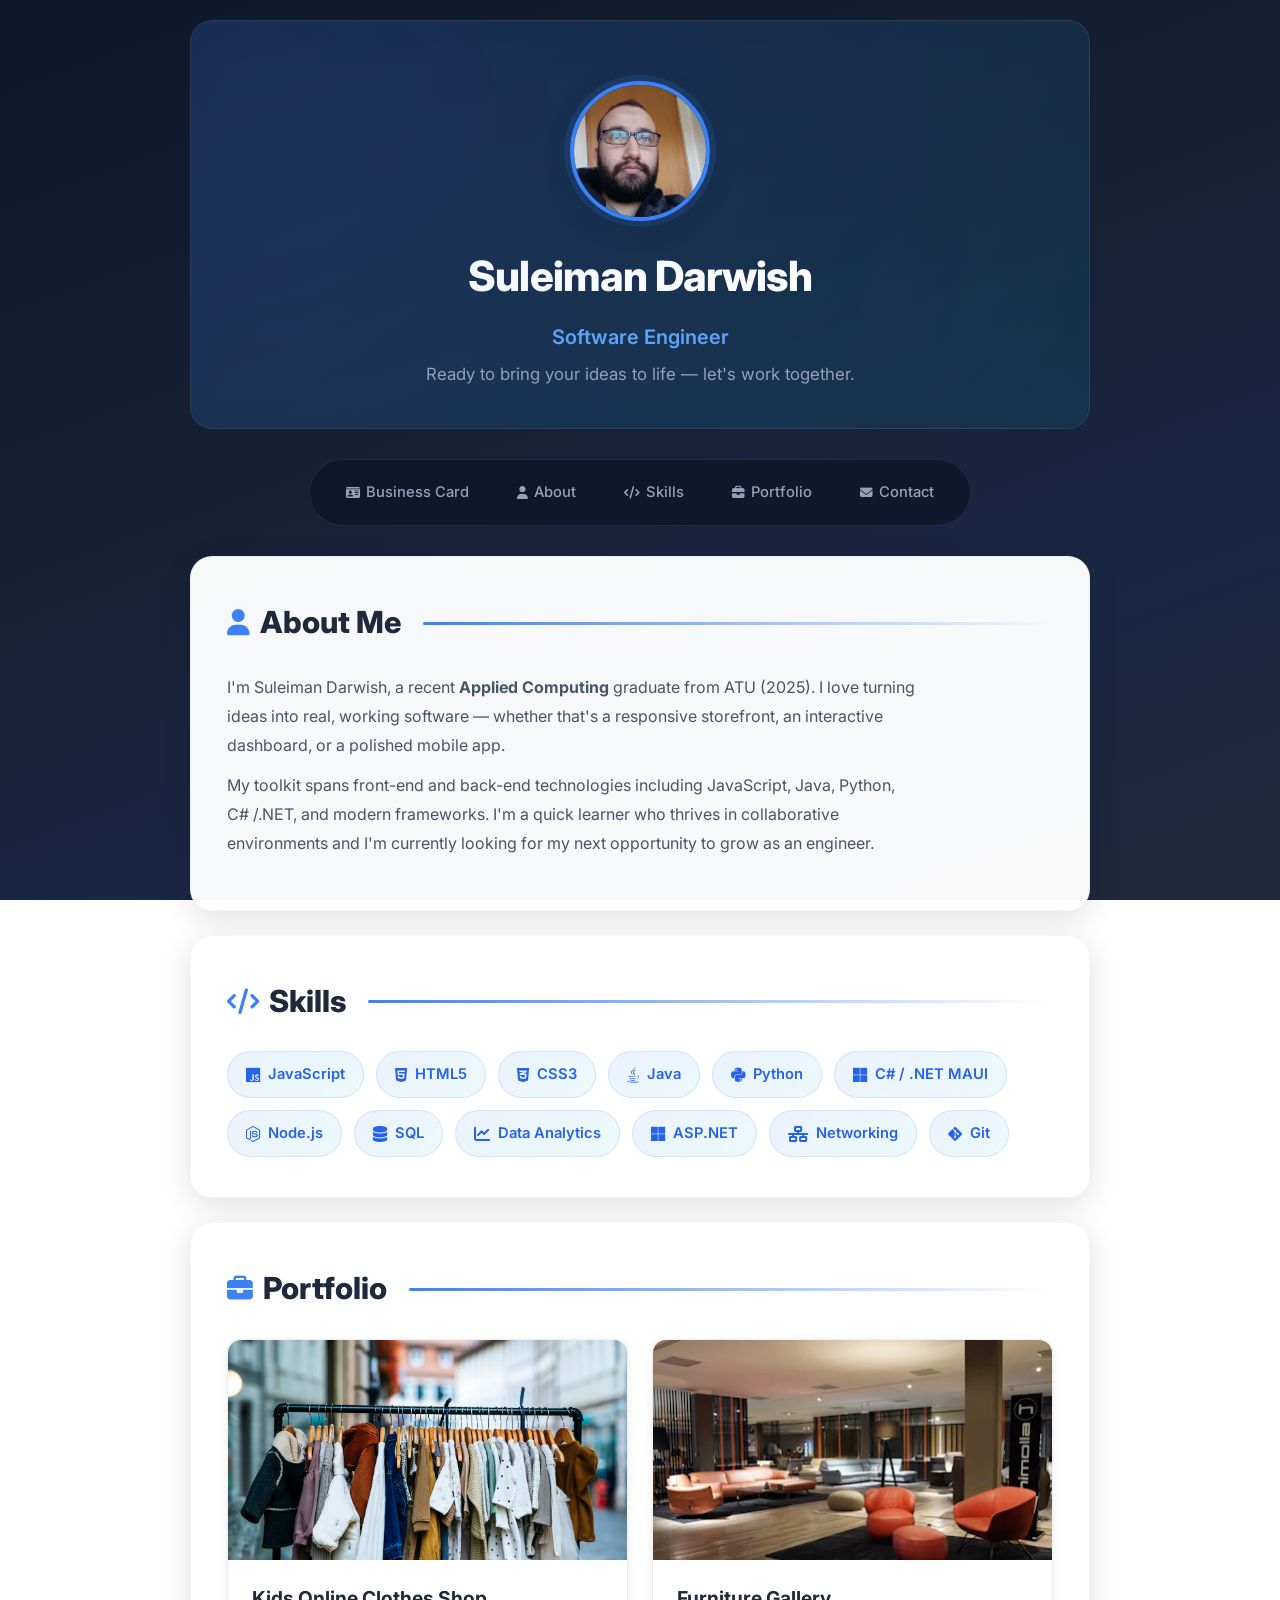
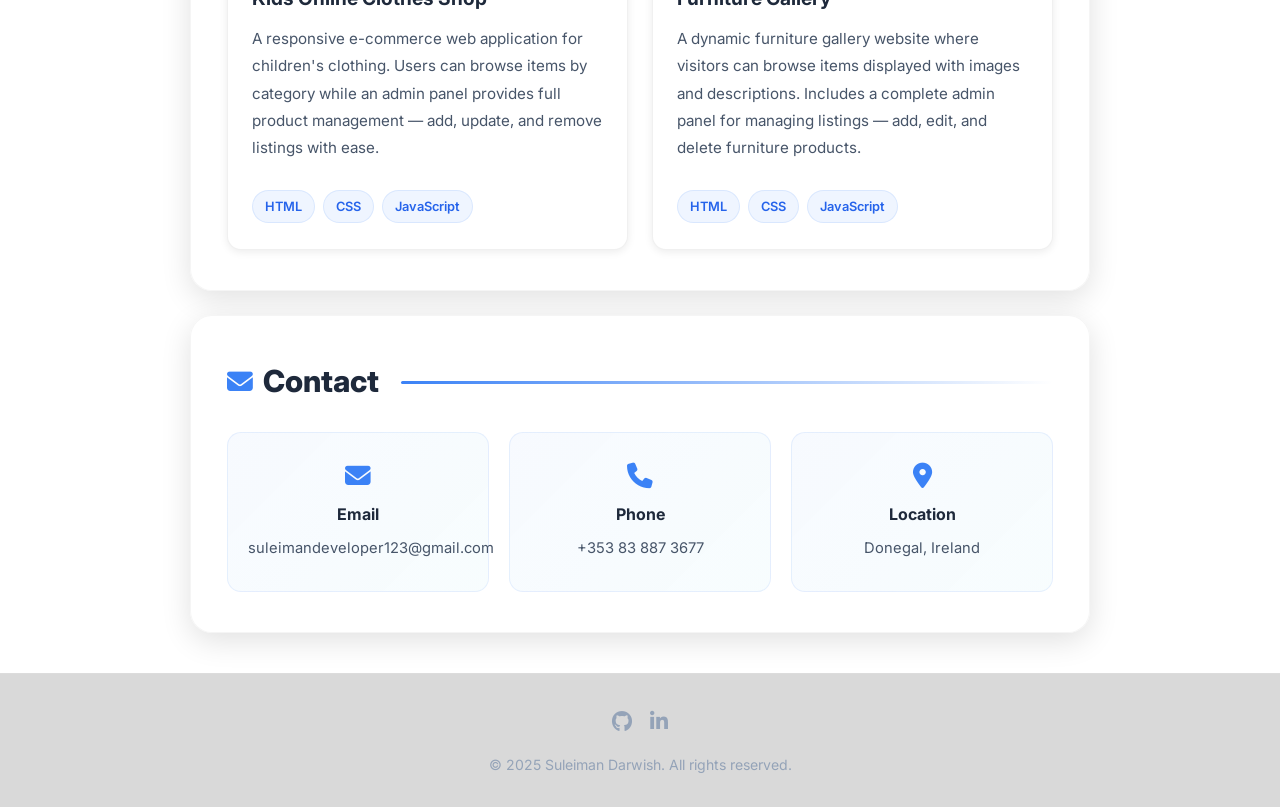
==== commit 5dc8885e: "Updated the Portfolio and Business card footer" ====
--- a/Profile.html
+++ b/Profile.html
@@ -125,7 +125,7 @@
             <div class="contact-card">
                 <i class="fa-solid fa-phone"></i>
                 <h4>Phone</h4>
-                <span>083 887 3677</span>
+                <span>+353 83 887 3677</span>
             </div>
             <div class="contact-card">
                 <i class="fa-solid fa-location-dot"></i>
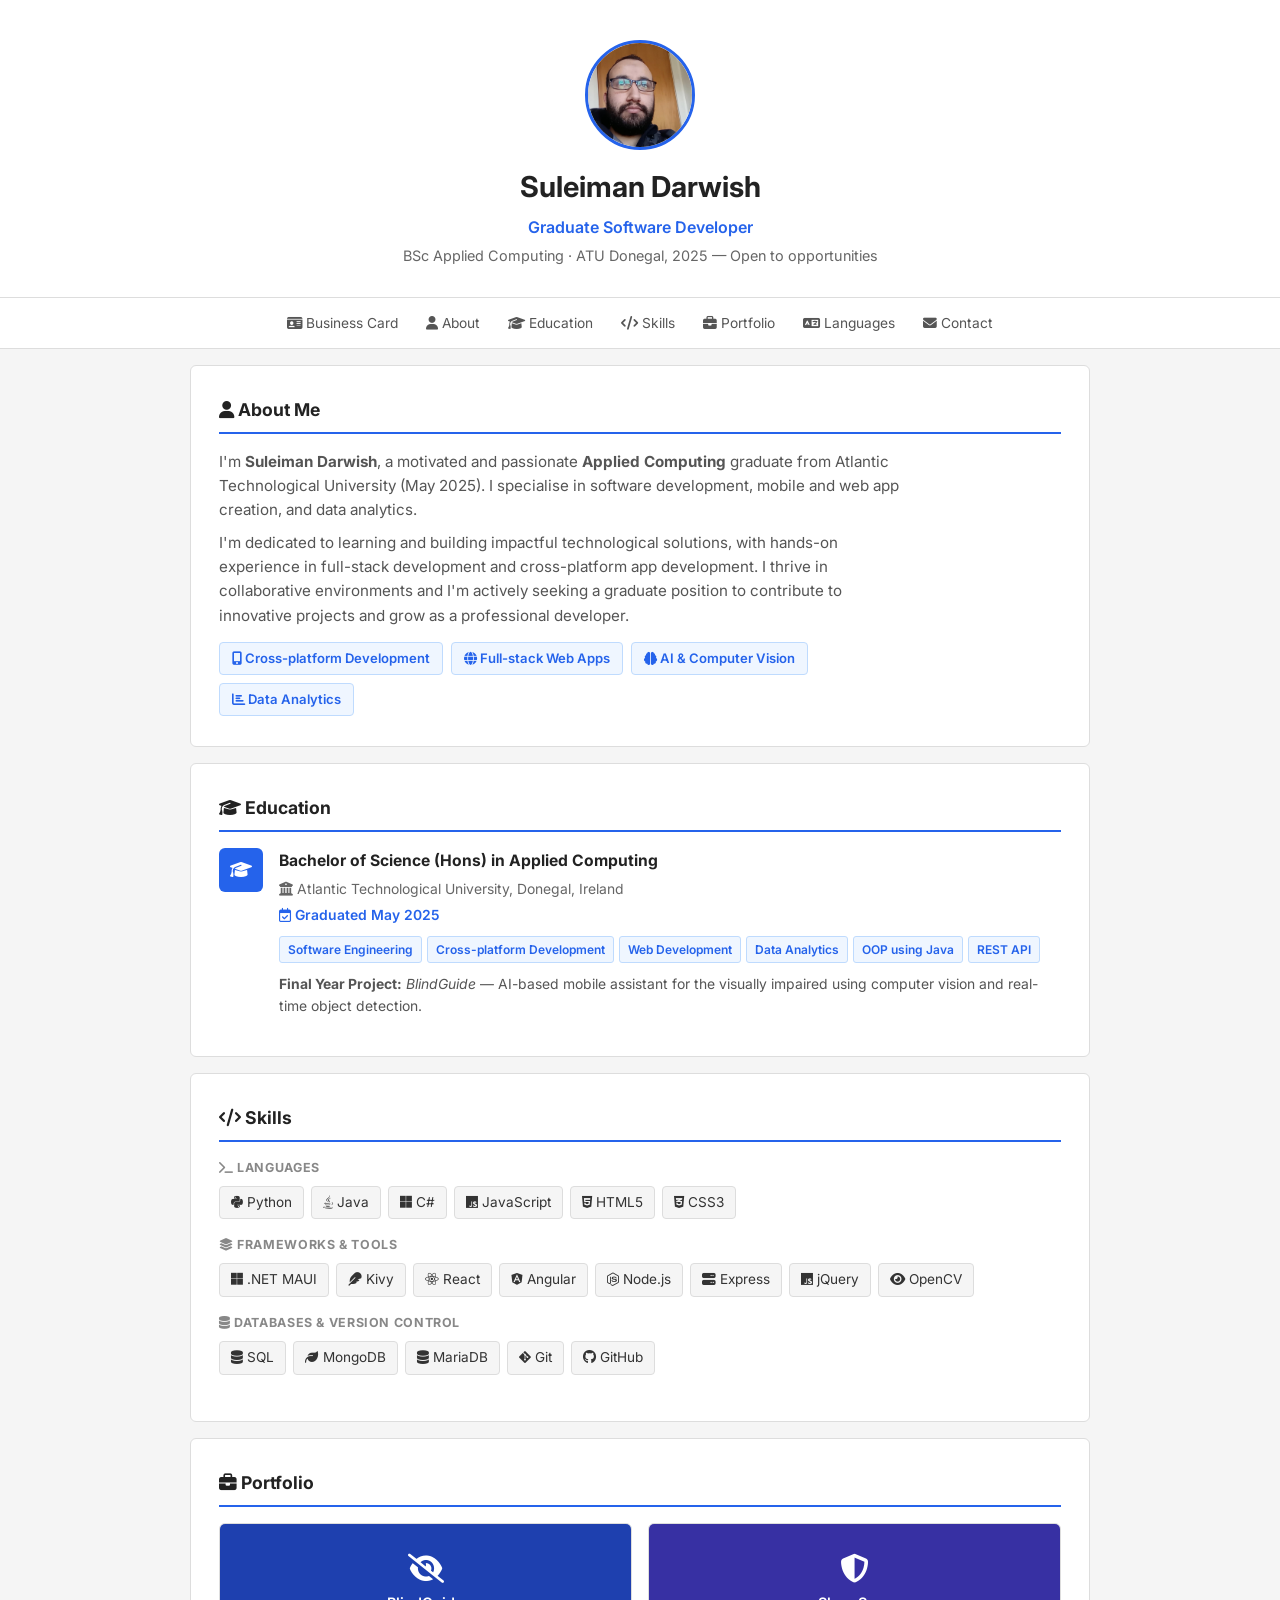
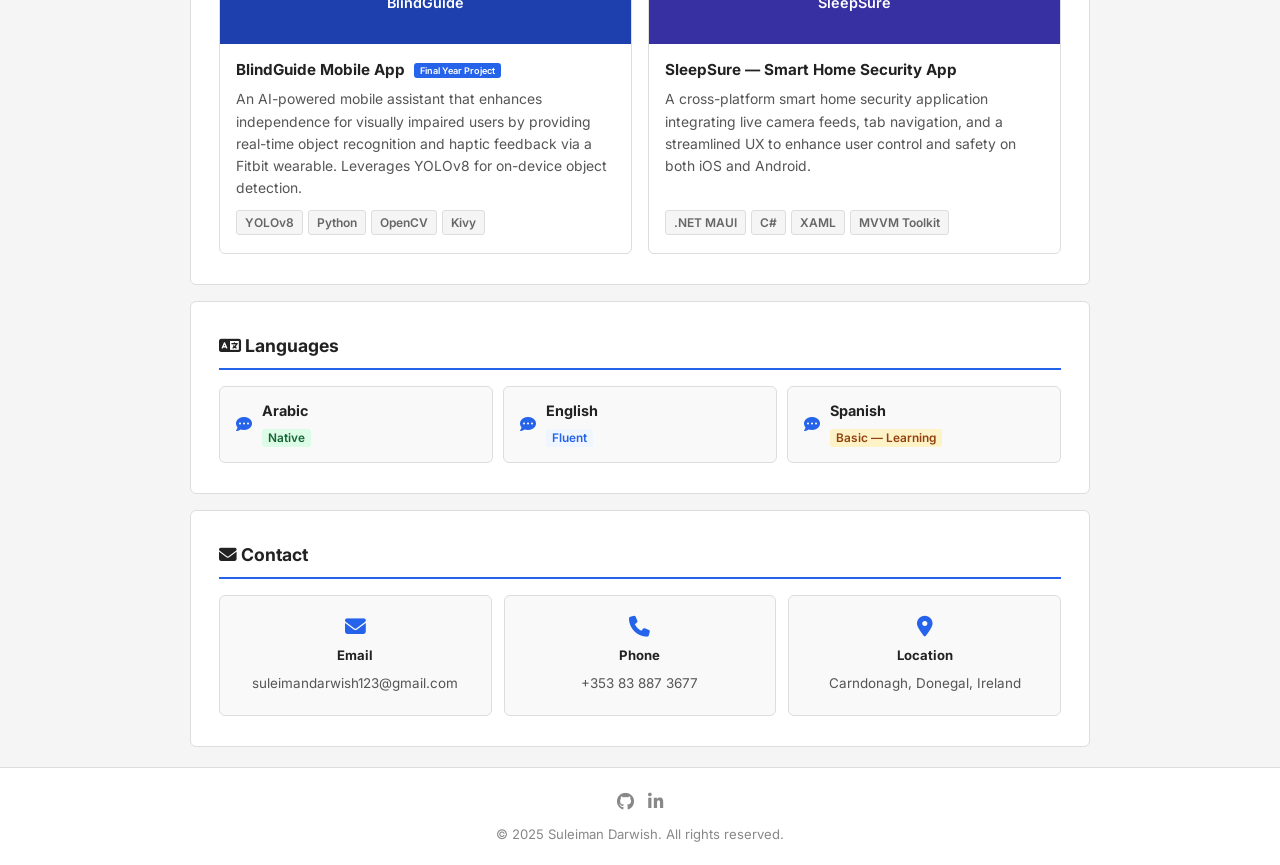
==== commit a1a9655f: "Updated The Profile" ====
--- a/Profile.html
+++ b/Profile.html
@@ -17,8 +17,8 @@
         <div class="profile-header reveal">
             <img class="profile-image" src="images/user.jpg" alt="Profile picture of Suleiman Darwish">
             <h1>Suleiman Darwish</h1>
-            <p class="tagline">Software Engineer</p>
-            <p class="subtitle">Ready to bring your ideas to life — let's work together.</p>
+            <p class="tagline">Graduate Software Developer</p>
+            <p class="subtitle">BSc Applied Computing &middot; ATU Donegal, 2025 &mdash; Open to opportunities</p>
         </div>
     </header>
 
@@ -27,8 +27,10 @@
         <ul>
             <li><a href="index.html"><i class="fa-solid fa-id-card"></i> Business Card</a></li>
             <li><a href="#about"><i class="fa-solid fa-user"></i> About</a></li>
+            <li><a href="#education"><i class="fa-solid fa-graduation-cap"></i> Education</a></li>
             <li><a href="#skills"><i class="fa-solid fa-code"></i> Skills</a></li>
             <li><a href="#portfolio"><i class="fa-solid fa-briefcase"></i> Portfolio</a></li>
+            <li><a href="#languages"><i class="fa-solid fa-language"></i> Languages</a></li>
             <li><a href="#contact"><i class="fa-solid fa-envelope"></i> Contact</a></li>
         </ul>
     </nav>
@@ -38,34 +40,98 @@
         <h2><i class="fa-solid fa-user section-icon"></i> About Me</h2>
         <div class="about-content">
             <p>
-                I'm Suleiman Darwish, a recent <strong>Applied Computing</strong> graduate from ATU (2025).
-                I love turning ideas into real, working software &mdash; whether that's a responsive storefront,
-                an interactive dashboard, or a polished mobile app.
+                I'm <strong>Suleiman Darwish</strong>, a motivated and passionate <strong>Applied Computing</strong>
+                graduate from Atlantic Technological University (May 2025). I specialise in software development,
+                mobile and web app creation, and data analytics.
             </p>
             <p>
-                My toolkit spans front-end and back-end technologies including JavaScript, Java, Python, C#&nbsp;/.NET,
-                and modern frameworks. I'm a quick learner who thrives in collaborative environments and I'm
-                currently looking for my next opportunity to grow as an engineer.
+                I'm dedicated to learning and building impactful technological solutions, with hands-on experience
+                in full-stack development and cross-platform app development. I thrive in collaborative environments
+                and I'm actively seeking a graduate position to contribute to innovative projects and grow as a
+                professional developer.
             </p>
+            <div class="about-highlights">
+                <div class="highlight-item">
+                    <i class="fa-solid fa-mobile-screen-button"></i>
+                    <span>Cross-platform Development</span>
+                </div>
+                <div class="highlight-item">
+                    <i class="fa-solid fa-globe"></i>
+                    <span>Full-stack Web Apps</span>
+                </div>
+                <div class="highlight-item">
+                    <i class="fa-solid fa-brain"></i>
+                    <span>AI &amp; Computer Vision</span>
+                </div>
+                <div class="highlight-item">
+                    <i class="fa-solid fa-chart-bar"></i>
+                    <span>Data Analytics</span>
+                </div>
+            </div>
+        </div>
+    </section>
+
+    <!-- ===== EDUCATION ===== -->
+    <section id="education" class="reveal">
+        <h2><i class="fa-solid fa-graduation-cap section-icon"></i> Education</h2>
+        <div class="edu-card">
+            <div class="edu-icon"><i class="fa-solid fa-graduation-cap"></i></div>
+            <div class="edu-body">
+                <h3>Bachelor of Science (Hons) in Applied Computing</h3>
+                <p class="edu-school"><i class="fa-solid fa-building-columns"></i> Atlantic Technological University, Donegal, Ireland</p>
+                <p class="edu-date"><i class="fa-regular fa-calendar-check"></i> Graduated May 2025</p>
+                <div class="edu-modules">
+                    <span>Software Engineering</span>
+                    <span>Cross-platform Development</span>
+                    <span>Web Development</span>
+                    <span>Data Analytics</span>
+                    <span>OOP using Java</span>
+                    <span>REST API</span>
+                </div>
+                <p class="edu-fyp">
+                    <strong>Final Year Project:</strong> <em>BlindGuide</em> &mdash; AI-based mobile assistant
+                    for the visually impaired using computer vision and real-time object detection.
+                </p>
+            </div>
         </div>
     </section>
 
     <!-- ===== SKILLS ===== -->
     <section id="skills" class="reveal">
         <h2><i class="fa-solid fa-code section-icon"></i> Skills</h2>
-        <div class="skills-grid">
-            <span class="skill-tag"><i class="fa-brands fa-js"></i> JavaScript</span>
-            <span class="skill-tag"><i class="fa-brands fa-html5"></i> HTML5</span>
-            <span class="skill-tag"><i class="fa-brands fa-css3-alt"></i> CSS3</span>
-            <span class="skill-tag"><i class="fa-brands fa-java"></i> Java</span>
-            <span class="skill-tag"><i class="fa-brands fa-python"></i> Python</span>
-            <span class="skill-tag"><i class="fa-brands fa-microsoft"></i> C# / .NET MAUI</span>
-            <span class="skill-tag"><i class="fa-brands fa-node-js"></i> Node.js</span>
-            <span class="skill-tag"><i class="fa-solid fa-database"></i> SQL</span>
-            <span class="skill-tag"><i class="fa-solid fa-chart-line"></i> Data Analytics</span>
-            <span class="skill-tag"><i class="fa-brands fa-microsoft"></i> ASP.NET</span>
-            <span class="skill-tag"><i class="fa-solid fa-network-wired"></i> Networking</span>
-            <span class="skill-tag"><i class="fa-brands fa-git-alt"></i> Git</span>
+        <div class="skills-category">
+            <h4><i class="fa-solid fa-terminal"></i> Languages</h4>
+            <div class="skills-grid">
+                <span class="skill-tag"><i class="fa-brands fa-python"></i> Python</span>
+                <span class="skill-tag"><i class="fa-brands fa-java"></i> Java</span>
+                <span class="skill-tag"><i class="fa-brands fa-microsoft"></i> C#</span>
+                <span class="skill-tag"><i class="fa-brands fa-js"></i> JavaScript</span>
+                <span class="skill-tag"><i class="fa-brands fa-html5"></i> HTML5</span>
+                <span class="skill-tag"><i class="fa-brands fa-css3-alt"></i> CSS3</span>
+            </div>
+        </div>
+        <div class="skills-category">
+            <h4><i class="fa-solid fa-layer-group"></i> Frameworks &amp; Tools</h4>
+            <div class="skills-grid">
+                <span class="skill-tag"><i class="fa-brands fa-microsoft"></i> .NET MAUI</span>
+                <span class="skill-tag"><i class="fa-solid fa-feather"></i> Kivy</span>
+                <span class="skill-tag"><i class="fa-brands fa-react"></i> React</span>
+                <span class="skill-tag"><i class="fa-brands fa-angular"></i> Angular</span>
+                <span class="skill-tag"><i class="fa-brands fa-node-js"></i> Node.js</span>
+                <span class="skill-tag"><i class="fa-solid fa-server"></i> Express</span>
+                <span class="skill-tag"><i class="fa-brands fa-js"></i> jQuery</span>
+                <span class="skill-tag"><i class="fa-solid fa-eye"></i> OpenCV</span>
+            </div>
+        </div>
+        <div class="skills-category">
+            <h4><i class="fa-solid fa-database"></i> Databases &amp; Version Control</h4>
+            <div class="skills-grid">
+                <span class="skill-tag"><i class="fa-solid fa-database"></i> SQL</span>
+                <span class="skill-tag"><i class="fa-solid fa-leaf"></i> MongoDB</span>
+                <span class="skill-tag"><i class="fa-solid fa-database"></i> MariaDB</span>
+                <span class="skill-tag"><i class="fa-brands fa-git-alt"></i> Git</span>
+                <span class="skill-tag"><i class="fa-brands fa-github"></i> GitHub</span>
+            </div>
         </div>
     </section>
 
@@ -74,53 +140,79 @@
         <h2><i class="fa-solid fa-briefcase section-icon"></i> Portfolio</h2>
         <div class="project-grid">
 
-            <!-- Project 1 -->
+            <!-- Project 1: BlindGuide -->
             <div class="project-card">
-                <div class="project-img-wrapper">
-                    <img src="images/kid-image-store.avif" alt="Kids Online Clothes Shop screenshot">
+                <div class="project-icon-header blindguide">
+                    <i class="fa-solid fa-eye-slash"></i>
+                    <span>BlindGuide</span>
                 </div>
                 <div class="project-body">
-                    <h3>Kids Online Clothes Shop</h3>
+                    <h3>BlindGuide Mobile App <span class="badge-fyp">Final Year Project</span></h3>
                     <p>
-                        A responsive e-commerce web application for children's clothing.
-                        Users can browse items by category while an admin panel provides full product
-                        management &mdash; add, update, and remove listings with ease.
+                        An AI-powered mobile assistant that enhances independence for visually impaired users
+                        by providing real-time object recognition and haptic feedback via a Fitbit wearable.
+                        Leverages YOLOv8 for on-device object detection.
                     </p>
                     <div class="project-tags">
-                        <span>HTML</span><span>CSS</span><span>JavaScript</span>
+                        <span>YOLOv8</span><span>Python</span><span>OpenCV</span><span>Kivy</span>
                     </div>
                 </div>
             </div>
 
-            <!-- Project 2 -->
+            <!-- Project 2: SleepSure -->
             <div class="project-card">
-                <div class="project-img-wrapper">
-                    <img src="images/furniture-image.avif" alt="Furniture Gallery screenshot">
+                <div class="project-icon-header sleepsure">
+                    <i class="fa-solid fa-shield-halved"></i>
+                    <span>SleepSure</span>
                 </div>
                 <div class="project-body">
-                    <h3>Furniture Gallery</h3>
+                    <h3>SleepSure — Smart Home Security App</h3>
                     <p>
-                        A dynamic furniture gallery website where visitors can browse items displayed
-                        with images and descriptions. Includes a complete admin panel for managing
-                        listings &mdash; add, edit, and delete furniture products.
+                        A cross-platform smart home security application integrating live camera feeds,
+                        tab navigation, and a streamlined UX to enhance user control and safety on both
+                        iOS and Android.
                     </p>
                     <div class="project-tags">
-                        <span>HTML</span><span>CSS</span><span>JavaScript</span>
+                        <span>.NET MAUI</span><span>C#</span><span>XAML</span><span>MVVM Toolkit</span>
                     </div>
                 </div>
             </div>
-
-        </div>
-    </section>
-
-    <!-- ===== CONTACT ===== -->
+        </div>
+    </section>
+    <section id="languages" class="reveal">
+        <h2><i class="fa-solid fa-language section-icon"></i> Languages</h2>
+        <div class="lang-grid">
+            <div class="lang-card">
+                <i class="fa-solid fa-comment-dots lang-icon"></i>
+                <div>
+                    <span class="lang-name">Arabic</span>
+                    <span class="lang-level native">Native</span>
+                </div>
+            </div>
+            <div class="lang-card">
+                <i class="fa-solid fa-comment-dots lang-icon"></i>
+                <div>
+                    <span class="lang-name">English</span>
+                    <span class="lang-level fluent">Fluent</span>
+                </div>
+            </div>
+            <div class="lang-card">
+                <i class="fa-solid fa-comment-dots lang-icon"></i>
+                <div>
+                    <span class="lang-name">Spanish</span>
+                    <span class="lang-level learning">Basic &mdash; Learning</span>
+                </div>
+            </div>
+        </div>
+    </section>
+
     <section id="contact" class="reveal">
         <h2><i class="fa-solid fa-envelope section-icon"></i> Contact</h2>
         <div class="contact-grid">
             <div class="contact-card">
                 <i class="fa-solid fa-envelope"></i>
                 <h4>Email</h4>
-                <a href="mailto:suleimandeveloper123@gmail.com">suleimandeveloper123@gmail.com</a>
+                <a href="mailto:suleimandarwish123@gmail.com">suleimandarwish123@gmail.com</a>
             </div>
             <div class="contact-card">
                 <i class="fa-solid fa-phone"></i>
@@ -130,21 +222,19 @@
             <div class="contact-card">
                 <i class="fa-solid fa-location-dot"></i>
                 <h4>Location</h4>
-                <span>Donegal, Ireland</span>
-            </div>
-        </div>
-    </section>
-
-    <!-- ===== FOOTER ===== -->
+                <span>Carndonagh, Donegal, Ireland</span>
+            </div>
+        </div>
+    </section>
+
     <footer>
         <div class="footer-links">
-            <a href="https://github.com/" target="_blank" aria-label="GitHub"><i class="fa-brands fa-github"></i></a>
-            <a href="https://www.linkedin.com/feed/" target="_blank" aria-label="LinkedIn"><i class="fa-brands fa-linkedin-in"></i></a>
+            <a href="https://github.com/loostudent" target="_blank" aria-label="GitHub"><i class="fa-brands fa-github"></i></a>
+            <a href="https://www.linkedin.com/in/https://www.linkedin.com/in/suleiman-darwish-30815518b//" target="_blank" aria-label="LinkedIn"><i class="fa-brands fa-linkedin-in"></i></a>
         </div>
         <p>&copy; 2025 Suleiman Darwish. All rights reserved.</p>
     </footer>
 
-    <!-- Scroll-to-top -->
     <button id="scroll-top" aria-label="Scroll to top"><i class="fa-solid fa-chevron-up"></i></button>
 
     <script src="script.js"></script>
--- a/styles.css
+++ b/styles.css
@@ -1,52 +1,19 @@
-/* ============================================
-   CSS Variables & Reset
-   ============================================ */
-:root {
-  --clr-primary: #3b82f6;
-  --clr-primary-dark: #2563eb;
-  --clr-primary-light: #60a5fa;
-  --clr-accent: #06b6d4;
-  --clr-bg-dark: #0f172a;
-  --clr-bg-mid: #1e293b;
-  --clr-text: #f1f5f9;
-  --clr-text-muted: #94a3b8;
-  --clr-card-bg: rgba(255, 255, 255, 0.05);
-  --clr-card-border: rgba(255, 255, 255, 0.08);
-  --clr-section-bg: rgba(255, 255, 255, 0.97);
-  --clr-heading: #1e293b;
-  --clr-body: #475569;
-  --radius-sm: 8px;
-  --radius-md: 14px;
-  --radius-lg: 22px;
-  --radius-full: 9999px;
-  --shadow-sm: 0 2px 8px rgba(0, 0, 0, 0.08);
-  --shadow-md: 0 8px 30px rgba(0, 0, 0, 0.12);
-  --shadow-lg: 0 20px 50px rgba(0, 0, 0, 0.18);
-  --transition: 0.3s cubic-bezier(0.4, 0, 0.2, 1);
-  --font: 'Inter', system-ui, -apple-system, sans-serif;
-}
-
-*,
-*::before,
-*::after {
+* {
   margin: 0;
   padding: 0;
   box-sizing: border-box;
 }
 
-html {
-  scroll-behavior: smooth;
-  scroll-padding-top: 80px;
-}
-
 body {
-  background: linear-gradient(160deg, var(--clr-bg-dark) 0%, #162033 40%, #1a2744 70%, var(--clr-bg-mid) 100%);
-  background-attachment: fixed;
-  font-family: var(--font);
-  min-height: 100vh;
-  color: var(--clr-text);
-  line-height: 1.7;
-  -webkit-font-smoothing: antialiased;
+  font-family: 'Inter', Arial, sans-serif;
+  background: #f5f5f5;
+  color: #222;
+  line-height: 1.6;
+}
+
+a {
+  color: inherit;
+  text-decoration: none;
 }
 
 img {
@@ -54,656 +21,627 @@
   max-width: 100%;
 }
 
-a {
-  color: inherit;
-  text-decoration: none;
-}
-
-/* ============================================
-   Animations
-   ============================================ */
-@keyframes fadeInUp {
-  from { opacity: 0; transform: translateY(30px); }
-  to   { opacity: 1; transform: translateY(0); }
-}
-
-@keyframes float {
-  0%, 100% { transform: translateY(0); }
-  50%      { transform: translateY(-8px); }
-}
-
-@keyframes gradientShift {
-  0%   { background-position: 0% 50%; }
-  50%  { background-position: 100% 50%; }
-  100% { background-position: 0% 50%; }
-}
-
-.fade-in {
-  animation: fadeInUp 0.7s ease-out both;
-}
-
-/* Scroll-reveal helper */
-.reveal {
-  opacity: 0;
-  transform: translateY(40px);
-  transition: opacity 0.6s ease, transform 0.6s ease;
-}
-
-.reveal.active {
-  opacity: 1;
-  transform: translateY(0);
-}
-
-/* ============================================
-   Profile Header (Portfolio Page)
-   ============================================ */
+/* --- Portfolio header --- */
+
 .profile-header {
+  background: #fff;
   text-align: center;
-  padding: 60px 20px 40px;
-  background: linear-gradient(135deg, rgba(59, 130, 246, 0.15), rgba(6, 182, 212, 0.1));
-  margin: 20px;
-  border-radius: var(--radius-lg);
-  border: 1px solid var(--clr-card-border);
-  backdrop-filter: blur(12px);
-  position: relative;
-  overflow: hidden;
-}
-
-.profile-header::before {
-  content: '';
-  position: absolute;
-  top: -50%;
-  left: -50%;
-  width: 200%;
-  height: 200%;
-  background: radial-gradient(circle at 30% 40%, rgba(59, 130, 246, 0.08), transparent 60%);
-  pointer-events: none;
+  padding: 40px 20px 30px;
+  border-bottom: 1px solid #ddd;
 }
 
 .profile-image {
-  width: 140px;
-  height: 140px;
+  width: 110px;
+  height: 110px;
   border-radius: 50%;
   object-fit: cover;
-  border: 4px solid var(--clr-primary);
-  box-shadow: 0 0 0 6px rgba(59, 130, 246, 0.15), var(--shadow-md);
-  transition: transform var(--transition), box-shadow var(--transition);
+  border: 3px solid #2563eb;
+  margin: 0 auto 14px;
   display: block;
-  margin: 0 auto 20px;
-}
-
-.profile-image:hover {
-  transform: scale(1.06);
-  box-shadow: 0 0 0 8px rgba(59, 130, 246, 0.2), var(--shadow-lg);
 }
 
 .profile-header h1 {
-  color: #fff;
-  font-size: 2.6em;
-  font-weight: 800;
-  letter-spacing: -0.02em;
-  margin: 16px 0 8px;
+  font-size: 1.8em;
+  margin-bottom: 5px;
 }
 
 .profile-header .tagline {
-  color: var(--clr-primary-light);
-  font-size: 1.25em;
-  font-weight: 600;
+  color: #2563eb;
+  font-weight: 600;
+  font-size: 1em;
 }
 
 .profile-header .subtitle {
-  color: var(--clr-text-muted);
-  font-size: 1.05em;
-  margin-top: 6px;
-}
-
-/* ============================================
-   Navigation
-   ============================================ */
+  color: #666;
+  font-size: 0.9em;
+  margin-top: 3px;
+}
+
+/* --- Nav --- */
+
 nav {
-  text-align: center;
-  margin: 30px 20px;
+  background: #fff;
+  border-bottom: 1px solid #ddd;
   position: sticky;
-  top: 10px;
-  z-index: 100;
+  top: 0;
+  z-index: 99;
 }
 
 nav ul {
   list-style: none;
-  display: inline-flex;
-  gap: 8px;
+  display: flex;
   flex-wrap: wrap;
   justify-content: center;
-  background: rgba(15, 23, 42, 0.85);
-  backdrop-filter: blur(14px);
-  padding: 10px 16px;
-  border-radius: var(--radius-full);
-  border: 1px solid var(--clr-card-border);
+  gap: 4px;
+  padding: 8px 16px;
+  max-width: 900px;
+  margin: 0 auto;
 }
 
 nav ul li a {
-  color: var(--clr-text-muted);
-  padding: 10px 20px;
-  border-radius: var(--radius-full);
-  font-weight: 500;
-  font-size: 0.92em;
-  transition: all var(--transition);
+  display: inline-block;
+  padding: 6px 12px;
+  border-radius: 4px;
+  font-size: 0.86em;
+  color: #555;
+}
+
+nav ul li a:hover,
+nav ul li a.active {
+  background: #eff6ff;
+  color: #2563eb;
+}
+
+/* --- Sections --- */
+
+section {
+  background: #fff;
+  border: 1px solid #ddd;
+  border-radius: 6px;
+  margin: 16px auto;
+  max-width: 900px;
+  padding: 30px 28px;
+}
+
+section h2 {
+  font-size: 1.1em;
+  font-weight: 700;
+  margin-bottom: 16px;
+  padding-bottom: 8px;
+  border-bottom: 2px solid #2563eb;
+  color: #222;
+}
+
+section p {
+  color: #555;
+  margin-bottom: 8px;
+  font-size: 0.95em;
+}
+
+.about-content {
+  max-width: 680px;
+}
+
+.about-highlights {
+  display: flex;
+  flex-wrap: wrap;
+  gap: 8px;
+  margin-top: 14px;
+}
+
+.highlight-item {
+  background: #eff6ff;
+  color: #2563eb;
+  font-size: 0.82em;
+  font-weight: 600;
+  padding: 5px 12px;
+  border-radius: 4px;
+  border: 1px solid #bfdbfe;
+}
+
+/* --- Education --- */
+
+.edu-card {
+  display: flex;
+  gap: 16px;
+}
+
+.edu-icon {
+  width: 44px;
+  height: 44px;
+  min-width: 44px;
+  background: #2563eb;
+  border-radius: 6px;
+  display: flex;
+  align-items: center;
+  justify-content: center;
+  color: #fff;
+  font-size: 1.1em;
+}
+
+.edu-body h3 {
+  font-size: 0.98em;
+  font-weight: 700;
+  margin-bottom: 5px;
+}
+
+.edu-school, .edu-date {
+  font-size: 0.87em;
+  color: #666;
+  margin-bottom: 3px;
+}
+
+.edu-date {
+  color: #2563eb;
+  font-weight: 600;
+  margin-bottom: 10px;
+}
+
+.edu-modules {
+  display: flex;
+  flex-wrap: wrap;
+  gap: 5px;
+  margin-bottom: 10px;
+}
+
+.edu-modules span {
+  background: #eff6ff;
+  color: #2563eb;
+  font-size: 0.75em;
+  font-weight: 600;
+  padding: 3px 8px;
+  border-radius: 3px;
+  border: 1px solid #bfdbfe;
+}
+
+.edu-fyp {
+  font-size: 0.87em;
+  color: #555;
+}
+
+/* --- Skills --- */
+
+.skills-category {
+  margin-bottom: 16px;
+}
+
+.skills-category h4 {
+  font-size: 0.78em;
+  text-transform: uppercase;
+  letter-spacing: 0.05em;
+  color: #888;
+  margin-bottom: 8px;
+}
+
+.skills-grid {
+  display: flex;
+  flex-wrap: wrap;
+  gap: 7px;
+}
+
+.skill-tag {
+  background: #f5f5f5;
+  border: 1px solid #ddd;
+  padding: 5px 11px;
+  border-radius: 4px;
+  font-size: 0.85em;
+  color: #333;
+}
+
+.skill-tag:hover {
+  background: #eff6ff;
+  color: #2563eb;
+  border-color: #bfdbfe;
+}
+
+/* --- Projects --- */
+
+.project-grid {
+  display: grid;
+  grid-template-columns: repeat(auto-fit, minmax(250px, 1fr));
+  gap: 16px;
+}
+
+.project-card {
+  border: 1px solid #ddd;
+  border-radius: 6px;
+  overflow: hidden;
+  background: #fff;
+  display: flex;
+  flex-direction: column;
+}
+
+.project-img-wrapper img {
+  width: 100%;
+  height: 180px;
+  object-fit: cover;
+}
+
+.project-icon-header {
+  height: 120px;
+  display: flex;
+  flex-direction: column;
+  align-items: center;
+  justify-content: center;
+  gap: 8px;
+  color: #fff;
+  font-weight: 600;
+  font-size: 0.9em;
+}
+
+.project-icon-header i {
+  font-size: 2em;
+}
+
+.project-icon-header.blindguide { background: #1e40af; }
+.project-icon-header.sleepsure  { background: #3730a3; }
+
+.project-body {
+  padding: 14px 16px 18px;
+  flex: 1;
+  display: flex;
+  flex-direction: column;
+}
+
+.project-body h3 {
+  font-size: 0.95em;
+  font-weight: 700;
+  margin-bottom: 6px;
+}
+
+.project-body p {
+  font-size: 0.87em;
+  color: #555;
+  flex: 1;
+  margin-bottom: 0;
+}
+
+.project-tags {
+  display: flex;
+  flex-wrap: wrap;
+  gap: 5px;
+  margin-top: 10px;
+}
+
+.project-tags span {
+  background: #f5f5f5;
+  border: 1px solid #ddd;
+  color: #666;
+  font-size: 0.75em;
+  font-weight: 600;
+  padding: 2px 8px;
+  border-radius: 3px;
+}
+
+.badge-fyp {
+  background: #2563eb;
+  color: #fff;
+  font-size: 0.6em;
+  font-weight: 600;
+  padding: 2px 6px;
+  border-radius: 3px;
+  vertical-align: middle;
+  margin-left: 5px;
+}
+
+/* --- Languages --- */
+
+.lang-grid {
+  display: flex;
+  flex-wrap: wrap;
+  gap: 10px;
+}
+
+.lang-card {
+  display: flex;
+  align-items: center;
+  gap: 10px;
+  padding: 12px 16px;
+  border: 1px solid #ddd;
+  border-radius: 6px;
+  background: #f9f9f9;
+  flex: 1;
+  min-width: 140px;
+}
+
+.lang-icon {
+  color: #2563eb;
+  font-size: 1em;
+}
+
+.lang-name {
+  display: block;
+  font-weight: 700;
+  font-size: 0.9em;
+  margin-bottom: 2px;
+}
+
+.lang-level {
+  font-size: 0.74em;
+  font-weight: 600;
+  padding: 2px 6px;
+  border-radius: 3px;
+}
+
+.lang-level.native   { background: #dcfce7; color: #166534; }
+.lang-level.fluent   { background: #eff6ff; color: #2563eb; }
+.lang-level.learning { background: #fef3c7; color: #92400e; }
+
+/* --- Contact --- */
+
+.contact-grid {
+  display: grid;
+  grid-template-columns: repeat(auto-fit, minmax(160px, 1fr));
+  gap: 12px;
+}
+
+.contact-card {
+  text-align: center;
+  padding: 20px 12px;
+  border: 1px solid #ddd;
+  border-radius: 6px;
+  background: #f9f9f9;
+}
+
+.contact-card i {
+  font-size: 1.3em;
+  color: #2563eb;
+  margin-bottom: 8px;
+}
+
+.contact-card h4 {
+  font-size: 0.82em;
+  font-weight: 700;
+  margin-bottom: 4px;
+}
+
+.contact-card a, .contact-card span {
+  font-size: 0.84em;
+  color: #555;
+}
+
+.contact-card a:hover {
+  color: #2563eb;
+  text-decoration: underline;
+}
+
+/* --- Footer --- */
+
+footer {
+  text-align: center;
+  padding: 20px;
+  margin-top: 20px;
+  border-top: 1px solid #ddd;
+  background: #fff;
+}
+
+.footer-links {
+  display: flex;
+  justify-content: center;
+  gap: 14px;
+  margin-bottom: 8px;
+}
+
+.footer-links a {
+  color: #888;
+  font-size: 1.1em;
+}
+
+.footer-links a:hover {
+  color: #2563eb;
+}
+
+footer p {
+  color: #888;
+  font-size: 0.82em;
+}
+
+/* --- Scroll to top --- */
+
+#scroll-top {
+  position: fixed;
+  bottom: 20px;
+  right: 20px;
+  width: 36px;
+  height: 36px;
+  background: #2563eb;
+  color: #fff;
+  border: none;
+  border-radius: 4px;
+  font-size: 0.9em;
+  cursor: pointer;
+  opacity: 0;
+  visibility: hidden;
+  z-index: 200;
+}
+
+#scroll-top.visible {
+  opacity: 1;
+  visibility: visible;
+}
+
+#scroll-top:hover {
+  background: #1d4ed8;
+}
+
+/* --- Business card (index.html) --- */
+
+body:has(.business-card) {
+  display: flex;
+  align-items: center;
+  justify-content: center;
+  min-height: 100vh;
+  padding: 20px;
+}
+
+.business-card {
+  max-width: 370px;
+  width: 100%;
+  background: #fff;
+  border: 1px solid #ddd;
+  border-radius: 8px;
+  overflow: hidden;
+  text-align: center;
+}
+
+.card-accent {
+  height: 4px;
+  background: #2563eb;
+}
+
+.card-header {
+  padding: 26px 22px 18px;
+  border-bottom: 1px solid #ddd;
+}
+
+.business-card .profile-image {
+  width: 84px;
+  height: 84px;
+  border: 2px solid #2563eb;
+  border-radius: 50%;
+  object-fit: cover;
+  display: block;
+  margin: 0 auto 12px;
+}
+
+.full-name {
+  font-size: 1.3em;
+  font-weight: 700;
+  margin-bottom: 4px;
+}
+
+.designation {
+  font-size: 0.9em;
+  font-weight: 600;
+  color: #2563eb;
+}
+
+.company {
+  font-size: 0.78em;
+  color: #888;
+  margin-top: 3px;
+}
+
+.card-contact {
+  padding: 16px 22px;
+  border-bottom: 1px solid #ddd;
+}
+
+.contact-item {
+  display: flex;
+  align-items: center;
+  justify-content: center;
+  gap: 8px;
+  font-size: 0.85em;
+  color: #555;
+  margin-bottom: 8px;
+}
+
+.contact-item:last-child {
+  margin-bottom: 0;
+}
+
+.contact-item i {
+  color: #2563eb;
+  width: 14px;
+}
+
+.contact-item.cta {
+  margin-top: 14px;
+  margin-bottom: 0;
+}
+
+.business-card .email {
+  color: #2563eb;
+}
+
+.business-card .email:hover {
+  text-decoration: underline;
+}
+
+.portfolio-link {
   display: inline-flex;
   align-items: center;
   gap: 6px;
-}
-
-nav ul li a:hover,
-nav ul li a.active {
+  background: #2563eb;
   color: #fff;
-  background: var(--clr-primary);
-  box-shadow: 0 4px 14px rgba(59, 130, 246, 0.35);
-}
-
-nav ul li a i {
-  font-size: 0.85em;
-}
-
-/* ============================================
-   Sections (Portfolio Page)
-   ============================================ */
-section {
-  background: var(--clr-section-bg);
-  margin: 24px 20px;
-  padding: 40px 36px;
-  border-radius: var(--radius-lg);
-  box-shadow: var(--shadow-md);
-  border: 1px solid rgba(0, 0, 0, 0.04);
-}
-
-section h2 {
-  color: var(--clr-heading);
-  font-size: 1.9em;
-  font-weight: 800;
-  margin-bottom: 24px;
-  display: flex;
-  align-items: center;
-  gap: 10px;
-}
-
-section h2::after {
-  content: '';
-  flex: 1;
-  height: 3px;
-  background: linear-gradient(90deg, var(--clr-primary), transparent);
-  border-radius: 2px;
-  margin-left: 12px;
-}
-
-.section-icon {
-  color: var(--clr-primary);
-  font-size: 0.85em;
-}
-
-section p {
-  color: var(--clr-body);
-  line-height: 1.8;
-  margin-bottom: 12px;
-}
-
-.about-content {
-  max-width: 700px;
-}
-
-/* ============================================
-   Skills Grid
-   ============================================ */
-.skills-grid {
-  display: flex;
-  flex-wrap: wrap;
-  gap: 12px;
-}
-
-.skill-tag {
-  display: inline-flex;
-  align-items: center;
+  padding: 8px 20px;
+  border-radius: 5px;
+  font-size: 0.87em;
+  font-weight: 600;
+}
+
+.portfolio-link:hover {
+  background: #1d4ed8;
+}
+
+.social-media {
+  padding: 16px 22px;
+}
+
+.social-media h3 {
+  font-size: 0.76em;
+  font-weight: 600;
+  color: #888;
+  text-transform: uppercase;
+  letter-spacing: 0.05em;
+  margin-bottom: 10px;
+}
+
+.social-links {
+  display: flex;
+  justify-content: center;
   gap: 8px;
-  background: linear-gradient(135deg, rgba(59, 130, 246, 0.1), rgba(6, 182, 212, 0.08));
-  color: var(--clr-primary-dark);
-  font-weight: 600;
-  font-size: 0.92em;
-  padding: 10px 18px;
-  border-radius: var(--radius-full);
-  border: 1px solid rgba(59, 130, 246, 0.15);
-  transition: all var(--transition);
-  cursor: default;
-}
-
-.skill-tag:hover {
-  transform: translateY(-2px);
-  background: var(--clr-primary);
-  color: #fff;
-  box-shadow: 0 4px 14px rgba(59, 130, 246, 0.3);
-  border-color: var(--clr-primary);
-}
-
-.skill-tag i {
-  font-size: 1.1em;
-}
-
-/* ============================================
-   Project Cards
-   ============================================ */
-.project-grid {
-  display: grid;
-  grid-template-columns: repeat(auto-fit, minmax(320px, 1fr));
-  gap: 24px;
-  margin-top: 10px;
-}
-
-.project-card {
-  background: #fff;
-  border-radius: var(--radius-md);
-  overflow: hidden;
-  box-shadow: var(--shadow-sm);
-  border: 1px solid rgba(0, 0, 0, 0.06);
-  transition: transform var(--transition), box-shadow var(--transition);
-  display: flex;
-  flex-direction: column;
-}
-
-.project-card:hover {
-  transform: translateY(-6px);
-  box-shadow: var(--shadow-lg);
-}
-
-.project-img-wrapper {
-  overflow: hidden;
-}
-
-.project-img-wrapper img {
-  width: 100%;
-  height: 220px;
-  object-fit: cover;
-  transition: transform 0.5s ease;
-}
-
-.project-card:hover .project-img-wrapper img {
-  transform: scale(1.05);
-}
-
-.project-body {
-  padding: 22px 24px 26px;
-  flex: 1;
-  display: flex;
-  flex-direction: column;
-}
-
-.project-body h3 {
-  color: var(--clr-heading);
-  font-size: 1.2em;
-  font-weight: 700;
-  margin-bottom: 10px;
-}
-
-.project-body p {
-  font-size: 0.95em;
-  flex: 1;
-}
-
-.project-tags {
-  display: flex;
-  flex-wrap: wrap;
-  gap: 8px;
-  margin-top: 16px;
-}
-
-.project-tags span {
-  background: rgba(59, 130, 246, 0.08);
-  color: var(--clr-primary-dark);
-  font-size: 0.8em;
-  font-weight: 600;
-  padding: 5px 12px;
-  border-radius: var(--radius-full);
-  border: 1px solid rgba(59, 130, 246, 0.12);
-}
-
-/* ============================================
-   Contact Section
-   ============================================ */
-.contact-grid {
-  display: grid;
-  grid-template-columns: repeat(auto-fit, minmax(200px, 1fr));
-  gap: 20px;
-}
-
-.contact-card {
-  text-align: center;
-  padding: 30px 20px;
-  border-radius: var(--radius-md);
-  background: linear-gradient(135deg, rgba(59, 130, 246, 0.04), rgba(6, 182, 212, 0.03));
-  border: 1px solid rgba(59, 130, 246, 0.1);
-  transition: all var(--transition);
-}
-
-.contact-card:hover {
-  transform: translateY(-4px);
-  box-shadow: var(--shadow-sm);
-}
-
-.contact-card i {
-  font-size: 1.6em;
-  color: var(--clr-primary);
-  margin-bottom: 12px;
-}
-
-.contact-card h4 {
-  color: var(--clr-heading);
-  margin-bottom: 6px;
-  font-weight: 700;
-}
-
-.contact-card a,
-.contact-card span {
-  color: var(--clr-body);
-  font-size: 0.92em;
-}
-
-.contact-card a:hover {
-  color: var(--clr-primary);
-}
-
-/* ============================================
-   Footer
-   ============================================ */
-footer {
-  text-align: center;
-  padding: 30px 20px;
-  margin-top: 40px;
-  background: rgba(0, 0, 0, 0.15);
-  border-top: 1px solid var(--clr-card-border);
-}
-
-.footer-links {
-  display: flex;
-  justify-content: center;
-  gap: 18px;
-  margin-bottom: 14px;
-}
-
-.footer-links a {
-  color: var(--clr-text-muted);
-  font-size: 1.3em;
-  transition: color var(--transition), transform var(--transition);
-}
-
-.footer-links a:hover {
-  color: var(--clr-primary-light);
-  transform: translateY(-3px);
-}
-
-footer p {
-  color: var(--clr-text-muted);
-  font-size: 0.88em;
-}
-
-/* ============================================
-   Scroll-to-Top Button
-   ============================================ */
-#scroll-top {
-  position: fixed;
-  bottom: 30px;
-  right: 30px;
-  width: 46px;
-  height: 46px;
-  background: var(--clr-primary);
-  color: #fff;
-  border: none;
-  border-radius: 50%;
-  font-size: 1.1em;
-  cursor: pointer;
-  box-shadow: 0 4px 16px rgba(59, 130, 246, 0.35);
-  opacity: 0;
-  visibility: hidden;
-  transform: translateY(10px);
-  transition: all var(--transition);
-  z-index: 200;
-}
-
-#scroll-top.visible {
-  opacity: 1;
-  visibility: visible;
-  transform: translateY(0);
-}
-
-#scroll-top:hover {
-  background: var(--clr-primary-dark);
-  transform: translateY(-3px);
-}
-
-/* ============================================
-   Business Card (index.html)
-   ============================================ */
-.business-card {
-  max-width: 420px;
-  background: rgba(255, 255, 255, 0.97);
-  padding: 0 32px 36px;
-  margin: 60px auto;
-  text-align: center;
-  border-radius: var(--radius-lg);
-  box-shadow: var(--shadow-lg);
-  border: 1px solid rgba(255, 255, 255, 0.15);
-  backdrop-filter: blur(10px);
-  position: relative;
-  overflow: hidden;
-}
-
-.card-accent {
-  height: 6px;
-  background: linear-gradient(90deg, var(--clr-primary), var(--clr-accent), var(--clr-primary));
-  background-size: 200% auto;
-  animation: gradientShift 4s ease infinite;
-  margin: 0 -32px 28px;
-}
-
-.card-header {
-  margin-bottom: 28px;
-}
-
-.business-card .profile-image {
-  width: 110px;
-  height: 110px;
-  border-color: var(--clr-primary);
-  box-shadow: 0 0 0 5px rgba(59, 130, 246, 0.12), var(--shadow-sm);
-}
-
-.full-name {
-  font-size: 1.8em;
-  font-weight: 800;
-  color: var(--clr-heading);
-  margin: 14px 0 6px;
-  letter-spacing: -0.02em;
-}
-
-.designation {
-  font-size: 1.1em;
-  color: var(--clr-primary);
-  font-weight: 600;
-  margin: 4px 0;
-}
-
-.company {
-  font-size: 0.92em;
-  color: var(--clr-text-muted);
-  font-style: italic;
-}
-
-/* Card Contact */
-.card-contact {
-  margin: 24px 0;
-  padding: 22px 0;
-  border-top: 1px solid #e2e8f0;
-  border-bottom: 1px solid #e2e8f0;
-}
-
-.contact-item {
-  margin: 14px 0;
-  font-size: 0.93em;
-  color: var(--clr-body);
-  display: flex;
-  align-items: center;
-  justify-content: center;
-  gap: 10px;
-}
-
-.contact-item i {
-  color: var(--clr-primary);
-  width: 18px;
-  text-align: center;
-}
-
-.contact-item.cta {
-  margin-top: 20px;
-}
-
-.business-card .email {
-  color: var(--clr-primary);
-  font-weight: 500;
-  transition: color var(--transition);
-}
-
-.business-card .email:hover {
-  color: var(--clr-primary-dark);
-  text-decoration: underline;
-}
-
-.portfolio-link {
-  display: inline-flex;
-  align-items: center;
-  gap: 8px;
-  background: linear-gradient(135deg, var(--clr-primary), var(--clr-primary-dark));
-  color: white;
-  padding: 13px 30px;
-  border-radius: var(--radius-full);
-  font-weight: 600;
-  font-size: 0.95em;
-  transition: all var(--transition);
-  box-shadow: 0 4px 16px rgba(59, 130, 246, 0.3);
-}
-
-.portfolio-link:hover {
-  transform: translateY(-2px);
-  box-shadow: 0 6px 22px rgba(59, 130, 246, 0.4);
-}
-
-.portfolio-link i {
-  color: white;
-  transition: transform var(--transition);
-}
-
-.portfolio-link:hover i {
-  transform: translateX(3px);
-}
-
-/* Social Links */
-.social-media {
-  margin-top: 24px;
-}
-
-.social-media h3 {
-  color: var(--clr-heading);
-  font-size: 1em;
-  font-weight: 600;
-  margin-bottom: 14px;
-}
-
-.social-links {
-  display: flex;
-  justify-content: center;
-  gap: 12px;
-  flex-wrap: wrap;
 }
 
 .social-links a {
-  background: rgba(59, 130, 246, 0.08);
-  color: var(--clr-primary);
-  padding: 9px 18px;
-  border-radius: var(--radius-full);
-  font-size: 0.88em;
-  font-weight: 500;
-  transition: all var(--transition);
-  border: 1px solid rgba(59, 130, 246, 0.12);
   display: inline-flex;
   align-items: center;
   gap: 6px;
+  font-size: 0.82em;
+  font-weight: 500;
+  color: #333;
+  padding: 7px 13px;
+  border: 1px solid #ddd;
+  border-radius: 5px;
+  background: #f9f9f9;
 }
 
 .social-links a:hover {
-  background: var(--clr-primary);
-  color: white;
-  transform: translateY(-2px);
-  box-shadow: 0 4px 14px rgba(59, 130, 246, 0.3);
-  border-color: var(--clr-primary);
-}
-
-/* ============================================
-   Responsive
-   ============================================ */
-@media (max-width: 768px) {
-  .profile-header {
-    margin: 12px;
-    padding: 40px 16px 30px;
+  border-color: #2563eb;
+  color: #2563eb;
+}
+
+/* --- Responsive --- */
+
+@media (max-width: 640px) {
+  section {
+    margin: 10px;
+    padding: 20px 14px;
   }
 
   .profile-header h1 {
-    font-size: 2em;
-  }
-
-  section {
-    margin: 14px 12px;
-    padding: 28px 20px;
-  }
-
-  nav ul {
-    flex-direction: column;
-    gap: 6px;
-    border-radius: var(--radius-lg);
-  }
-
-  .business-card {
-    margin: 24px 14px;
-    padding: 0 20px 28px;
-  }
-
-  .full-name {
     font-size: 1.5em;
   }
 
-  .social-links {
-    flex-direction: column;
-    gap: 8px;
+  nav ul li a {
+    padding: 5px 9px;
+    font-size: 0.8em;
   }
 
   .contact-grid {
     grid-template-columns: 1fr;
   }
 
-  #scroll-top {
-    bottom: 18px;
-    right: 18px;
-    width: 40px;
-    height: 40px;
+  .lang-grid {
+    flex-direction: column;
   }
-}
-
-@media (min-width: 1024px) {
-  section {
-    margin: 24px auto;
-    max-width: 900px;
+
+  .edu-card {
+    flex-direction: column;
+    gap: 10px;
   }
-
-  .profile-header {
-    margin: 20px auto;
-    max-width: 900px;
-  }
-
-  nav {
-    margin: 30px auto;
-    max-width: 900px;
-  }
-}+}
+
+.reveal { opacity: 1; transform: none; }
+.fade-in { animation: none; }
